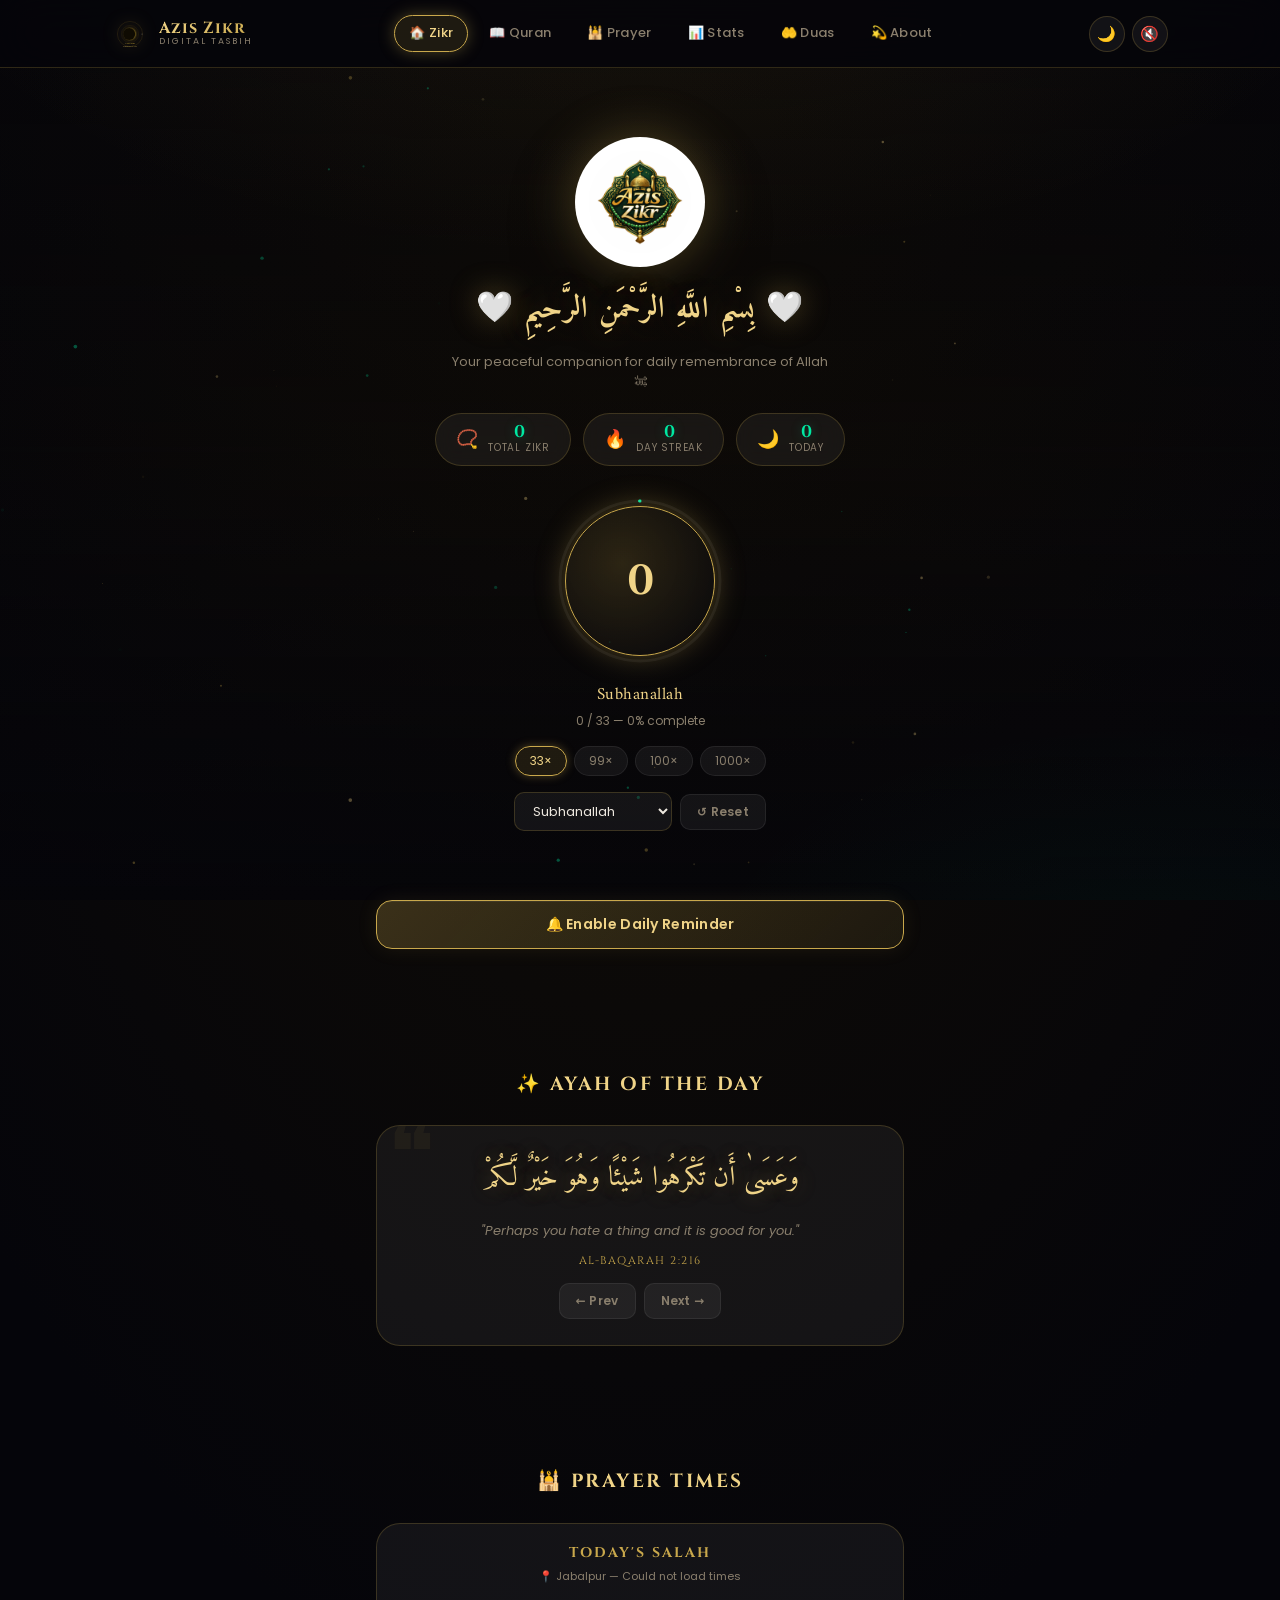
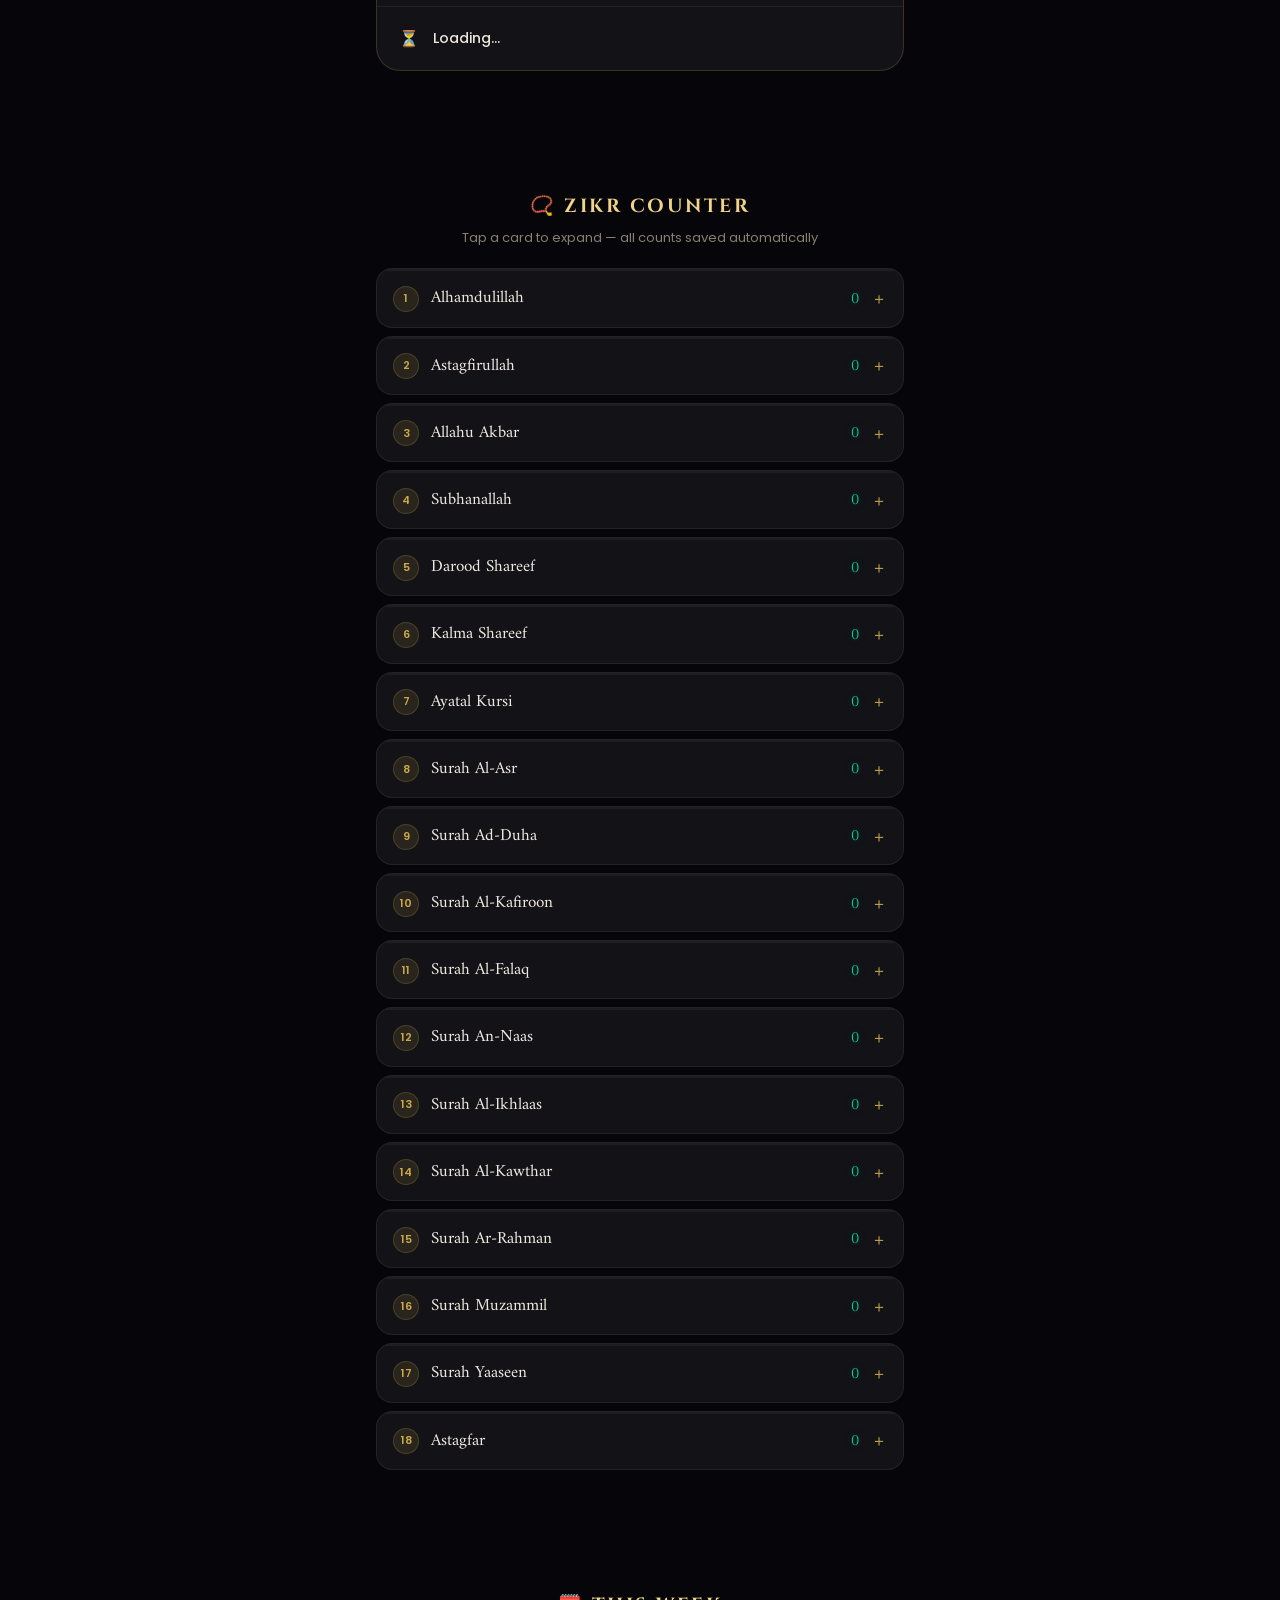
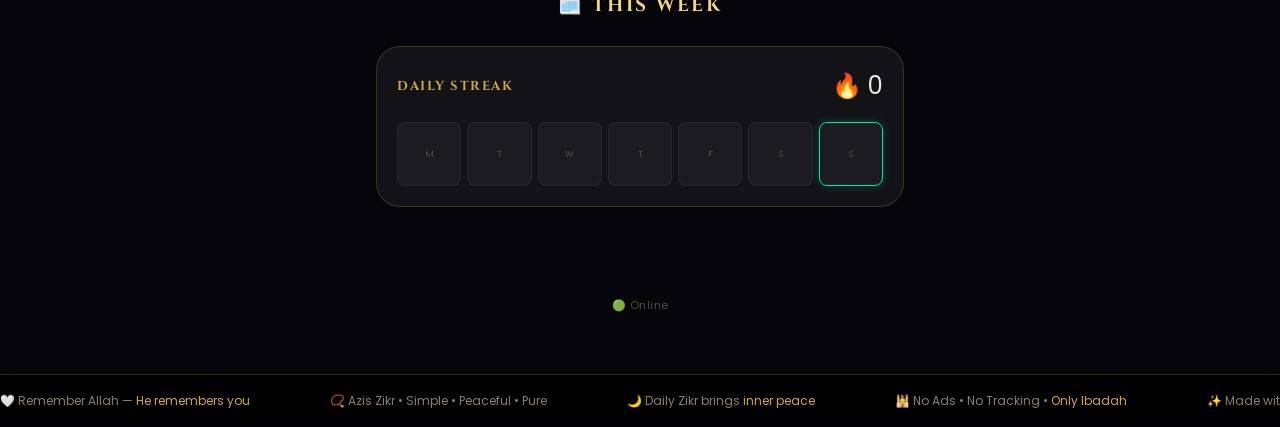
==== index.html @ 1d67a94f "Initial commit Azis Zikr website" ====
<!DOCTYPE html>
<html lang="en">

<head>
    <meta charset="UTF-8">
    <meta name="viewport" content="width=device-width,initial-scale=1">
    <title>Azis Zikr — Digital Tasbih</title>
    <link rel="stylesheet" href="css/style.css">
    <link rel="preconnect" href="https://fonts.googleapis.com">
    <link rel="preconnect" href="https://fonts.gstatic.com" crossorigin>
    <link
        href="https://fonts.googleapis.com/css2?family=Amiri:ital,wght@0,400;0,700;1,400&family=Cinzel+Decorative:wght@400;700&family=Cinzel:wght@400;500;600;700&family=Poppins:wght@300;400;500;600;700&display=swap"
        rel="stylesheet">
    <link rel="manifest" href="manifest.json">
    <meta name="theme-color" content="#c9a84c">
    <meta name="description" content="A beautiful digital tasbih and Zikr counter for daily ibadah.">
</head>

<body>

    <div id="splash">
        <img src="assets/icons/icon-512.png" alt="Azis Zikr">
        <div class="splash-title">AZIS ZIKR</div>
        <div class="splash-arabic">بِسْمِ اللَّهِ الرَّحْمَنِ الرَّحِيمِ</div>
        <div class="splash-bar">
            <div class="splash-fill"></div>
        </div>
    </div>
    <script>
        // Inline kill — runs before anything else loads
        (function () {
            function killSplash() {
                var s = document.getElementById('splash');
                if (!s) return;
                s.style.transition = 'opacity 0.4s ease';
                s.style.opacity = '0';
                s.style.pointerEvents = 'none';
                setTimeout(function () { if (s.parentNode) s.parentNode.removeChild(s); }, 450);
            }
            // Kill after 700ms max — show briefly then gone
            setTimeout(killSplash, 700);
            // Also kill the moment DOM is ready
            document.addEventListener('DOMContentLoaded', function () { setTimeout(killSplash, 100); });
        })();
    </script>

    <canvas id="particles"></canvas>
    <video id="bgVideo" autoplay muted loop playsinline onerror="this.style.display='none'">
        <source src="assets/video/background.mp4" type="video/mp4">
    </video>
    <div class="page-overlay"></div>

    <audio id="bgAudio" loop preload="none">
        <source src="assets/audio/nasheed.mp3" type="audio/mpeg">
    </audio>
    <audio id="clickAudio" preload="auto">
        <source src="assets/audio/click.mp3" type="audio/mpeg">
    </audio>

    <header class="header" id="siteHeader">
        <div class="header-inner">
            <a href="index.html" class="logo">
                <img src="assets/logo.svg" alt="">
                <div class="logo-text"><span class="brand">Azis Zikr</span><span class="tagline">Digital Tasbih</span>
                </div>
            </a>
            <nav class="nav" id="navMenu">
                <a href="index.html">🏠 Zikr</a>
                <a href="quran.html">📖 Quran</a>
                <a href="prayer.html">🕌 Prayer</a>
                <a href="stats.html">📊 Stats</a>
                <a href="duas.html">🤲 Duas</a>
                <a href="about.html">💫 About</a>
            </nav>
            <div class="hdr-right">
                <button class="icon-btn" id="themeBtn" title="Toggle theme">🌙</button>
                <button class="icon-btn" id="soundBtn" title="Nasheed">🔇</button>
                <button class="hamburger" id="ham" aria-label="Menu"><span></span><span></span><span></span></button>
            </div>
        </div>
    </header>

    <!-- HERO -->
    <section class="hero">
        <img src="assets/logo1.png" alt="Azis Zikr" class="hero-logo">
        <h1 class="hero-bismillah">🤍 بِسْمِ اللَّهِ الرَّحْمَنِ الرَّحِيمِ 🤍</h1>
        <p class="hero-sub">Your peaceful companion for daily remembrance of Allah ﷻ</p>

        <div class="stats-row">
            <div class="stat-pill"><span class="icon">📿</span>
                <div>
                    <div class="val" id="totalCount">0</div>
                    <div class="lbl">Total Zikr</div>
                </div>
            </div>
            <div class="stat-pill"><span class="icon">🔥</span>
                <div>
                    <div class="val" id="streakCount">0</div>
                    <div class="lbl">Day Streak</div>
                </div>
            </div>
            <div class="stat-pill"><span class="icon">🌙</span>
                <div>
                    <div class="val" id="todayCount">0</div>
                    <div class="lbl">Today</div>
                </div>
            </div>
        </div>

        <!-- TASBIH RING -->
        <div class="tasbih-section">
            <div class="tasbih-ring">
                <svg class="tasbih-svg" viewBox="0 0 170 170">
                    <defs>
                        <linearGradient id="ringGrad" x1="0%" y1="0%" x2="100%" y2="0%">
                            <stop offset="0%" stop-color="#c9a84c" />
                            <stop offset="100%" stop-color="#00e8a2" />
                        </linearGradient>
                    </defs>
                    <circle class="track" cx="85" cy="85" r="80" />
                    <circle class="fill" id="ringFill" cx="85" cy="85" r="80" />
                </svg>
                <button id="tasbihBtn"><span id="tasbihNum">0</span></button>
            </div>
            <div class="tasbih-meta">
                <div class="tasbih-name" id="tasbihName">Subhanallah</div>
                <div class="tasbih-progress-txt" id="tasbihProg">0 / 33 — tap the ring</div>
            </div>
            <div class="tasbih-targets" id="targetChips">
                <button class="t-chip on" data-t="33">33×</button>
                <button class="t-chip" data-t="99">99×</button>
                <button class="t-chip" data-t="100">100×</button>
                <button class="t-chip" data-t="1000">1000×</button>
            </div>
            <div class="tasbih-row">
                <select class="tasbih-select" id="tasbihSel">
                    <option>Subhanallah</option>
                    <option>Alhamdulillah</option>
                    <option>Allahu Akbar</option>
                    <option>La ilaha illallah</option>
                    <option>Astagfirullah</option>
                    <option>Darood Shareef</option>
                    <option>Kalma Shareef</option>
                    <option>Surah Falak</option>
                    <option>Surah Naas</option>
                    <option>Surah Kausar</option>
                    <option>Surah Ikhlas</option>
                    <option>Surah Rahman</option>
                    <option>Surah Muzammil</option>
                    <option>Surah Al Nasr</option>

                </select>
                <button class="btn btn-ghost btn-sm" id="tasbihReset">↺ Reset</button>
            </div>
        </div>
    </section>

    <!-- ACTION BUTTONS -->
    <div class="page-wrap" style="display:flex;flex-direction:column;gap:10px;padding-top:0">
        <button class="btn btn-gold btn-block" id="notifyBtn">🔔 Enable Daily Reminder</button>
        <button class="btn btn-ghost btn-block" id="installBtn" style="display:none">📲 Install App</button>
    </div>

    <!-- AYAH -->
    <div class="page-wrap">
        <div class="sec-head">
            <h2>✨ Ayah of the Day</h2>
        </div>
        <div class="ayah-card" id="ayahCard">
            <div class="ayah-arabic" id="ayahAr"></div>
            <div class="ayah-en" id="ayahEn"></div>
            <div class="ayah-ref" id="ayahRef"></div>
            <div class="ayah-nav">
                <button class="btn btn-ghost btn-sm" id="prevAyah">← Prev</button>
                <button class="btn btn-ghost btn-sm" id="nextAyah">Next →</button>
            </div>
        </div>
    </div>

    <!-- PRAYER TIMES -->
    <div class="page-wrap">
        <div class="sec-head">
            <h2>🕌 Prayer Times</h2>
        </div>
        <div class="prayer-card">
            <div class="prayer-head">
                <h3>Today's Salah</h3>
                <div class="prayer-loc" id="prayerLoc">📍 Jabalpur, Madhya Pradesh</div>
                <div class="prayer-countdown" id="prayerCD"></div>
            </div>
            <div class="prayer-rows" id="prayerList">
                <div class="prayer-row"><span class="prayer-icon">⏳</span><span class="prayer-name">Loading…</span>
                </div>
            </div>
        </div>
    </div>

    <!-- ZIKR SECTIONS -->
    <div class="page-wrap">
        <div class="sec-head">
            <h2>📿 Zikr Counter</h2>
            <p>Tap a card to expand — all counts saved automatically</p>
        </div>
        <div class="zikr-list" id="zikrList"></div>
    </div>

    <!-- STREAK -->
    <div class="page-wrap">
        <div class="sec-head">
            <h2>🗓️ This Week</h2>
        </div>
        <div class="streak-card">
            <div class="streak-top">
                <h3>Daily Streak</h3><span class="streak-flame">🔥 <span id="streakNum">0</span></span>
            </div>
            <div class="week-grid" id="weekGrid"></div>
        </div>
    </div>

    <div id="netStatus"></div>

    <footer class="footer">
        <div class="footer-ticker">
            <div class="footer-track" id="footerTrack">
                <span>🤍 Remember Allah — <em>He remembers you</em></span>
                <span>📿 Azis Zikr • Simple • Peaceful • Pure</span>
                <span>🌙 Daily Zikr brings <em>inner peace</em></span>
                <span>🕌 No Ads • No Tracking • <em>Only Ibadah</em></span>
                <span>✨ Made with love for the <em>Ummah</em></span>
                <span>💌 Luxury invitations: <em><a href="/cdn-cgi/l/email-protection" class="__cf_email__"
                            data-cfemail="c8a9b2a1bba1a6bea1bcadbb88afa5a9a1a4e6aba7a5">[email&#160;protected]</a></em></span>
                <span>🤍 Remember Allah — <em>He remembers you</em></span>
                <span>📿 Azis Zikr • Simple • Peaceful • Pure</span>
                <span>🌙 Daily Zikr brings <em>inner peace</em></span>
                <span>🕌 No Ads • No Tracking • <em>Only Ibadah</em></span>
                <span>✨ Made with love for the <em>Ummah</em></span>
                <span>💌 Luxury invitations: <em>azisinvites@gmail.com</em></span>
            </div>
        </div>
    </footer>

    <script src="js/app.js"></script>
    <script src="js/index.js"></script>
</body>

</html>
---- css/style.css ----
/* =====================================================
   AZIS ZIKR — LUXURY DESIGN SYSTEM v3.0
   Deep Midnight × Antique Gold × Sacred Teal
===================================================== */

/* ── FONTS loaded via <link> in HTML (non-blocking) ── */

/* ── TOKENS ── */
:root {
    --gold: #c9a84c;
    --gold-lt: #f0d488;
    --gold-dk: #8a6d28;
    --gold-glow: rgba(201, 168, 76, .35);
    --gold-glass: rgba(201, 168, 76, .12);
    --teal: #00e8a2;
    --teal-glow: rgba(0, 232, 162, .25);
    --teal-glass: rgba(0, 232, 162, .1);
    --bg: #05050a;
    --bg2: #08080f;
    --surface: rgba(255, 255, 255, .055);
    --surface2: rgba(255, 255, 255, .09);
    --border: rgba(201, 168, 76, .22);
    --border2: rgba(255, 255, 255, .07);
    --text: #ede8df;
    --text-muted: #8a7f6d;
    --text-dim: #544d3f;
    --header-h: 68px;
    --max-w: 560px;
    --radius: 16px;
    --radius-lg: 24px;
    --ease: cubic-bezier(.4, 0, .2, 1);
    --spring: cubic-bezier(.34, 1.56, .64, 1);
}

/* ── RESET ── */
*,
*::before,
*::after {
    box-sizing: border-box;
    margin: 0;
    padding: 0
}

html {
    scroll-behavior: smooth;
    -webkit-tap-highlight-color: transparent
}

body {
    font-family: 'Poppins', system-ui, -apple-system, sans-serif;
    background: var(--bg);
    color: var(--text);
    overflow-x: hidden;
    min-height: 100vh;
    line-height: 1.6;
    background-image: radial-gradient(ellipse 120% 80% at 50% 0%, rgba(20, 15, 5, .95) 0%, rgba(5, 5, 10, 1) 60%)
}

a {
    text-decoration: none;
    color: inherit
}

img {
    max-width: 100%;
    display: block
}

button {
    font-family: 'Poppins', system-ui, sans-serif;
    cursor: pointer;
    border: none;
    background: none
}

input,
select,
textarea {
    font-family: 'Poppins', system-ui, sans-serif
}

::-webkit-scrollbar {
    width: 5px
}

::-webkit-scrollbar-track {
    background: #0a0a12
}

::-webkit-scrollbar-thumb {
    background: var(--gold-dk);
    border-radius: 3px
}

::selection {
    background: var(--gold-glass);
    color: var(--gold-lt)
}

/* ── BACKGROUND ── */
#bgVideo {
    position: fixed;
    inset: 0;
    width: 100%;
    height: 100%;
    object-fit: cover;
    z-index: -10;
    filter: brightness(.18) saturate(.5)
}

.page-overlay {
    position: fixed;
    inset: 0;
    z-index: -5;
    pointer-events: none;
    background: radial-gradient(ellipse 90% 60% at 50% -10%, rgba(201, 168, 76, .07) 0%, transparent 65%),
        radial-gradient(ellipse 60% 50% at 90% 110%, rgba(0, 180, 120, .05) 0%, transparent 60%),
        linear-gradient(180deg, rgba(5, 5, 10, .6) 0%, rgba(5, 5, 10, .25) 50%, rgba(5, 5, 10, .8) 100%)
}

#particles {
    position: fixed;
    inset: 0;
    z-index: -4;
    pointer-events: none;
    opacity: .55
}

/* ── SPLASH ── */
#splash {
    position: fixed;
    inset: 0;
    background: var(--bg);
    display: flex;
    flex-direction: column;
    align-items: center;
    justify-content: center;
    z-index: 9999;
    gap: 18px
}

#splash.hidden,
#splash[style*="display:none"] {
    display: none !important;
    opacity: 0 !important;
    visibility: hidden !important
}

#splash img {
    width: 110px;
    height: 110px;
    border-radius: 50%;
    background: #fff;
    padding: 12px;
    box-shadow: 0 0 60px var(--gold-glow), 0 0 120px rgba(201, 168, 76, .15)
}

#splash .splash-title {
    font-family: 'Cinzel', serif;
    font-size: 22px;
    color: var(--gold);
    letter-spacing: 3px
}

#splash .splash-arabic {
    font-family: 'Amiri', serif;
    font-size: 18px;
    color: var(--text-muted)
}

#splash .splash-bar {
    width: 140px;
    height: 2px;
    background: var(--surface);
    border-radius: 2px;
    overflow: hidden
}

#splash .splash-fill {
    height: 100%;
    background: linear-gradient(90deg, var(--gold), var(--teal));
    border-radius: 2px;
    animation: splashLoad 0.7s ease both
}

@keyframes splashPulse {
    from {
        box-shadow: 0 0 30px var(--gold-glow)
    }

    to {
        box-shadow: 0 0 80px var(--gold-glow), 0 0 160px rgba(201, 168, 76, .12)
    }
}

@keyframes splashLoad {
    from {
        width: 0
    }

    to {
        width: 100%
    }
}

/* ── HEADER ── */
.header {
    position: sticky;
    top: 0;
    z-index: 2000;
    height: var(--header-h);
    background: rgba(5, 5, 10, .88);
    backdrop-filter: blur(22px);
    -webkit-backdrop-filter: blur(22px);
    border-bottom: 1px solid var(--border);
    transition: all .3s var(--ease)
}

.header.scrolled {
    background: rgba(5, 5, 10, .97);
    box-shadow: 0 8px 40px rgba(0, 0, 0, .7), 0 1px 0 var(--border)
}

.header-inner {
    max-width: 1100px;
    margin: auto;
    height: 100%;
    display: flex;
    align-items: center;
    justify-content: space-between;
    padding: 0 22px;
    gap: 12px
}

/* ── LOGO ── */
.logo {
    display: flex;
    align-items: center;
    gap: 11px;
    flex-shrink: 0
}

.logo img {
    width: 36px;
    height: 36px;
    object-fit: contain;
    filter: drop-shadow(0 0 10px var(--gold-glow));
    transition: transform .3s var(--spring)
}

.logo:hover img {
    transform: scale(1.1) rotate(-5deg)
}

.logo-text {
    display: flex;
    flex-direction: column;
    line-height: 1.1
}

.logo-text .brand {
    font-family: 'Cinzel', serif;
    font-size: 16px;
    font-weight: 700;
    background: linear-gradient(135deg, var(--gold-lt), var(--gold));
    -webkit-background-clip: text;
    -webkit-text-fill-color: transparent;
    background-clip: text;
    letter-spacing: 1px
}

.logo-text .tagline {
    font-size: 9px;
    color: var(--text-muted);
    letter-spacing: 2px;
    text-transform: uppercase
}

/* ── NAV ── */
.nav {
    display: flex;
    gap: 6px;
    align-items: center
}

.nav a {
    color: var(--text-muted);
    font-size: 13px;
    font-weight: 500;
    padding: 7px 14px;
    border-radius: 100px;
    border: 1px solid transparent;
    transition: all .25s var(--ease);
    letter-spacing: .3px;
    white-space: nowrap
}

.nav a:hover {
    color: var(--gold);
    background: var(--gold-glass);
    border-color: var(--border)
}

.nav a.active {
    color: var(--gold-lt);
    background: var(--gold-glass);
    border-color: var(--gold);
    box-shadow: 0 0 16px var(--gold-glow)
}

/* ── RIGHT ── */
.hdr-right {
    display: flex;
    align-items: center;
    gap: 7px
}

.icon-btn {
    width: 36px;
    height: 36px;
    border-radius: 50%;
    border: 1px solid var(--border);
    background: var(--surface);
    color: var(--text);
    display: flex;
    align-items: center;
    justify-content: center;
    font-size: 15px;
    transition: all .25s var(--ease);
    flex-shrink: 0
}

.icon-btn:hover {
    background: var(--gold-glass);
    border-color: var(--gold);
    color: var(--gold);
    transform: scale(1.1);
    box-shadow: 0 0 16px var(--gold-glow)
}

/* ── HAMBURGER ── */
.hamburger {
    display: none;
    flex-direction: column;
    justify-content: space-between;
    width: 26px;
    height: 18px;
    padding: 0;
    background: none;
    border: none;
    cursor: pointer
}

.hamburger span {
    display: block;
    height: 2px;
    border-radius: 2px;
    background: var(--gold);
    transition: all .3s var(--ease);
    box-shadow: 0 0 5px var(--gold-glow)
}

.hamburger.active span:nth-child(1) {
    transform: rotate(45deg) translate(4px, 4px)
}

.hamburger.active span:nth-child(2) {
    opacity: 0;
    transform: scaleX(0)
}

.hamburger.active span:nth-child(3) {
    transform: rotate(-45deg) translate(4px, -4px)
}

@media(max-width:820px) {
    .nav {
        position: fixed;
        top: var(--header-h);
        right: -280px;
        width: 260px;
        height: calc(100vh - var(--header-h));
        background: rgba(6, 6, 12, .98);
        flex-direction: column;
        align-items: stretch;
        padding: 28px 20px;
        gap: 6px;
        transition: right .35s var(--ease);
        backdrop-filter: blur(24px);
        border-left: 1px solid var(--border);
        z-index: 9999;
        overflow-y: auto
    }

    .nav.active {
        right: 0
    }

    .nav a {
        padding: 13px 18px;
        border-radius: 12px;
        font-size: 15px
    }

    .hamburger {
        display: flex
    }
}

/* ── PAGE WRAPPER ── */
.page-wrap {
    max-width: var(--max-w);
    margin: 0 auto;
    padding: 0 16px 80px
}

/* ── SECTION HEADERS ── */
.sec-head {
    text-align: center;
    padding: 40px 16px 20px;
    max-width: var(--max-w);
    margin: auto
}

.sec-head h2 {
    font-family: 'Cinzel', serif;
    font-size: clamp(15px, 3.5vw, 19px);
    color: var(--gold-lt);
    letter-spacing: 2.5px;
    text-transform: uppercase;
    margin-bottom: 6px
}

.sec-head p {
    font-size: 13px;
    color: var(--text-muted);
    line-height: 1.6
}

.sec-divider {
    display: flex;
    align-items: center;
    gap: 14px;
    padding: 8px 0 4px;
    max-width: var(--max-w);
    margin: auto
}

.sec-divider::before,
.sec-divider::after {
    content: '';
    flex: 1;
    height: 1px;
    background: linear-gradient(90deg, transparent, var(--border), transparent)
}

.sec-divider span {
    font-family: 'Amiri', serif;
    font-size: 18px;
    color: var(--gold);
    opacity: .7
}

/* ── GLASS CARD ── */
.glass-card {
    background: var(--surface);
    backdrop-filter: blur(16px);
    -webkit-backdrop-filter: blur(16px);
    border: 1px solid var(--border);
    border-radius: var(--radius-lg);
    overflow: hidden;
    transition: border-color .25s, box-shadow .25s
}

.glass-card:hover {
    border-color: rgba(201, 168, 76, .4);
    box-shadow: 0 8px 32px rgba(0, 0, 0, .3), 0 0 20px rgba(201, 168, 76, .06)
}

/* ── BUTTONS ── */
.btn {
    display: inline-flex;
    align-items: center;
    justify-content: center;
    gap: 8px;
    padding: 13px 26px;
    border-radius: var(--radius);
    font-size: 14px;
    font-weight: 600;
    transition: all .25s var(--ease);
    cursor: pointer;
    letter-spacing: .3px;
    white-space: nowrap
}

.btn-gold {
    background: linear-gradient(135deg, rgba(201, 168, 76, .25), rgba(201, 168, 76, .1));
    border: 1px solid var(--gold);
    color: var(--gold-lt);
    box-shadow: 0 0 20px rgba(201, 168, 76, .1), inset 0 1px 0 rgba(255, 255, 255, .06)
}

.btn-gold:hover {
    background: linear-gradient(135deg, rgba(201, 168, 76, .4), rgba(201, 168, 76, .2));
    box-shadow: 0 0 35px var(--gold-glow);
    transform: translateY(-2px)
}

.btn-gold:active {
    transform: translateY(0)
}

.btn-ghost {
    border: 1px solid var(--border2);
    color: var(--text-muted);
    background: var(--surface)
}

.btn-ghost:hover {
    border-color: var(--border);
    color: var(--gold);
    background: var(--gold-glass);
    transform: translateY(-1px)
}

.btn-teal {
    background: linear-gradient(135deg, rgba(0, 232, 162, .2), rgba(0, 232, 162, .08));
    border: 1px solid rgba(0, 232, 162, .4);
    color: var(--teal)
}

.btn-teal:hover {
    background: linear-gradient(135deg, rgba(0, 232, 162, .35), rgba(0, 232, 162, .15));
    box-shadow: 0 0 24px var(--teal-glow);
    transform: translateY(-2px)
}

.btn-block {
    width: 100%;
    max-width: var(--max-w)
}

.btn-sm {
    padding: 8px 16px;
    font-size: 12px;
    border-radius: 10px
}

.btn-icon {
    width: 38px;
    height: 38px;
    padding: 0;
    border-radius: 50%;
    flex-shrink: 0
}

/* ── HERO ── */
.hero {
    min-height: calc(100vh - var(--header-h));
    display: flex;
    flex-direction: column;
    align-items: center;
    justify-content: center;
    gap: 20px;
    padding: 50px 20px 40px;
    text-align: center
}

.hero-logo {
    width: 130px;
    height: 130px;
    object-fit: contain;
    border-radius: 50%;
    background: #fff;
    padding: 14px;
    box-shadow: 0 0 50px var(--gold-glow), 0 24px 60px rgba(0, 0, 0, .5);
    animation: float 5s ease-in-out infinite
}

@keyframes float {

    0%,
    100% {
        transform: translateY(0);
        box-shadow: 0 0 50px var(--gold-glow), 0 24px 60px rgba(0, 0, 0, .5)
    }

    50% {
        transform: translateY(-12px);
        box-shadow: 0 0 70px var(--gold-glow), 0 36px 80px rgba(0, 0, 0, .4)
    }
}

.hero-bismillah {
    font-family: 'Amiri', serif;
    font-size: clamp(20px, 5vw, 30px);
    color: var(--gold-lt);
    text-shadow: 0 0 30px var(--gold-glow);
    letter-spacing: 1px;
    line-height: 1.5
}

.hero-sub {
    font-size: 13px;
    color: var(--text-muted);
    max-width: 380px
}

/* ── STATS PILLS ── */
.stats-row {
    display: flex;
    gap: 12px;
    flex-wrap: wrap;
    justify-content: center
}

.stat-pill {
    background: var(--surface);
    border: 1px solid var(--border);
    border-radius: 100px;
    padding: 9px 20px;
    display: flex;
    align-items: center;
    gap: 10px;
    backdrop-filter: blur(10px);
    transition: all .25s
}

.stat-pill:hover {
    border-color: rgba(201, 168, 76, .4);
    background: var(--gold-glass)
}

.stat-pill .icon {
    font-size: 18px
}

.stat-pill .val {
    font-family: 'Cinzel', serif;
    font-size: 17px;
    font-weight: 700;
    color: var(--teal);
    text-shadow: 0 0 12px var(--teal-glow);
    line-height: 1
}

.stat-pill .lbl {
    font-size: 10px;
    color: var(--text-muted);
    text-transform: uppercase;
    letter-spacing: .8px
}

/* ── TASBIH ── */
.tasbih-section {
    display: flex;
    flex-direction: column;
    align-items: center;
    gap: 16px;
    padding: 10px 0
}

.tasbih-ring {
    position: relative;
    width: 170px;
    height: 170px
}

.tasbih-svg {
    position: absolute;
    inset: 0;
    transform: rotate(-90deg)
}

.tasbih-svg .track {
    fill: none;
    stroke: rgba(255, 255, 255, .06);
    stroke-width: 3
}

.tasbih-svg .fill {
    fill: none;
    stroke: url(#ringGrad);
    stroke-width: 3;
    stroke-linecap: round;
    stroke-dasharray: 502;
    stroke-dashoffset: 502;
    transition: stroke-dashoffset .4s var(--ease)
}

#tasbihBtn {
    width: 150px;
    height: 150px;
    border-radius: 50%;
    border: 1.5px solid var(--gold);
    background: radial-gradient(circle at 38% 38%, rgba(201, 168, 76, .18), rgba(5, 5, 10, .95));
    color: var(--gold-lt);
    font-family: 'Cinzel', serif;
    font-size: 42px;
    font-weight: 700;
    cursor: pointer;
    transition: all .2s var(--ease);
    position: absolute;
    inset: 10px;
    display: flex;
    align-items: center;
    justify-content: center;
    box-shadow: 0 0 30px var(--gold-glow), inset 0 0 30px rgba(201, 168, 76, .04);
    overflow: hidden
}

#tasbihBtn:hover {
    transform: scale(1.04);
    box-shadow: 0 0 55px var(--gold-glow)
}

#tasbihBtn:active {
    transform: scale(.95)
}

#tasbihBtn.pop {
    animation: tapPop .25s var(--spring)
}

@keyframes tapPop {
    0% {
        transform: scale(1)
    }

    50% {
        transform: scale(.92)
    }

    100% {
        transform: scale(1)
    }
}

.tasbih-meta {
    text-align: center
}

.tasbih-name {
    font-family: 'Amiri', serif;
    font-size: 17px;
    color: var(--gold-lt);
    letter-spacing: .5px
}

.tasbih-progress-txt {
    font-size: 12px;
    color: var(--text-muted);
    margin-top: 2px
}

.tasbih-targets {
    display: flex;
    gap: 7px;
    flex-wrap: wrap;
    justify-content: center
}

.t-chip {
    padding: 5px 14px;
    border-radius: 100px;
    border: 1px solid var(--border2);
    background: var(--surface);
    color: var(--text-muted);
    font-size: 12px;
    cursor: pointer;
    transition: all .2s;
    font-family: 'Poppins', sans-serif
}

.t-chip:hover,
.t-chip.on {
    background: var(--gold-glass);
    border-color: var(--gold);
    color: var(--gold-lt);
    box-shadow: 0 0 10px var(--gold-glow)
}

.tasbih-row {
    display: flex;
    gap: 8px;
    align-items: center;
    flex-wrap: wrap;
    justify-content: center
}

.tasbih-select {
    background: var(--surface);
    border: 1px solid var(--border);
    color: var(--text);
    border-radius: 10px;
    padding: 8px 14px;
    font-size: 13px;
    cursor: pointer;
    outline: none;
    transition: border-color .2s
}

.tasbih-select:focus {
    border-color: var(--gold)
}

/* ── ZIKR GRID ── */
.zikr-list {
    display: flex;
    flex-direction: column;
    gap: 8px
}

.zikr-card {
    background: var(--surface);
    border: 1px solid var(--border2);
    border-radius: var(--radius);
    overflow: hidden;
    transition: border-color .25s, box-shadow .25s
}

.zikr-card:hover {
    border-color: rgba(201, 168, 76, .35)
}

.zikr-card.open {
    border-color: var(--gold);
    box-shadow: 0 0 20px rgba(201, 168, 76, .1)
}

.zikr-prog-bar {
    height: 2px;
    background: rgba(255, 255, 255, .05);
    overflow: hidden
}

.zikr-prog-fill {
    height: 100%;
    background: linear-gradient(90deg, var(--gold), var(--teal));
    transition: width .4s var(--ease);
    box-shadow: 0 0 6px var(--gold-glow)
}

.zikr-top {
    display: flex;
    align-items: center;
    gap: 12px;
    padding: 14px 16px;
    cursor: pointer;
    user-select: none
}

.zikr-idx {
    width: 26px;
    height: 26px;
    border-radius: 50%;
    border: 1px solid var(--border);
    background: var(--gold-glass);
    font-size: 11px;
    color: var(--gold);
    font-weight: 600;
    display: flex;
    align-items: center;
    justify-content: center;
    flex-shrink: 0
}

.zikr-title {
    font-family: 'Amiri', serif;
    font-size: 17px;
    font-weight: 400;
    flex: 1;
    color: var(--text)
}

.zikr-badge {
    font-family: 'Cinzel', serif;
    font-size: 14px;
    color: var(--teal);
    min-width: 30px;
    text-align: right;
    text-shadow: 0 0 8px var(--teal-glow)
}

.zikr-chevron {
    color: var(--gold);
    font-size: 16px;
    transition: transform .3s var(--ease);
    flex-shrink: 0
}

.zikr-card.open .zikr-chevron {
    transform: rotate(45deg)
}

.zikr-body {
    max-height: 0;
    overflow: hidden;
    transition: max-height .35s var(--ease)
}

.zikr-card.open .zikr-body {
    max-height: 120px
}

.zikr-inner {
    padding: 4px 16px 16px;
    display: flex;
    align-items: center;
    gap: 12px
}

.zikr-num-big {
    font-family: 'Cinzel', serif;
    font-size: 34px;
    font-weight: 700;
    color: var(--teal);
    text-shadow: 0 0 16px var(--teal-glow);
    min-width: 52px
}

.zikr-btns {
    display: flex;
    gap: 7px;
    flex-wrap: wrap
}

/* ── AYAH CARD ── */
.ayah-card {
    background: var(--surface);
    border: 1px solid var(--border);
    border-radius: var(--radius-lg);
    padding: 26px 22px;
    text-align: center;
    position: relative;
    overflow: hidden;
    transition: all .3s
}

.ayah-card::before {
    content: '❝';
    position: absolute;
    top: -8px;
    left: 10px;
    font-size: 90px;
    color: var(--gold);
    opacity: .06;
    font-family: 'Amiri', serif;
    line-height: 1;
    pointer-events: none
}

.ayah-arabic {
    font-family: 'Amiri', serif;
    font-size: clamp(20px, 5vw, 28px);
    color: var(--gold-lt);
    line-height: 1.9;
    direction: rtl;
    margin-bottom: 14px;
    text-shadow: 0 0 20px var(--gold-glow)
}

.ayah-en {
    font-size: 13px;
    color: var(--text-muted);
    line-height: 1.7;
    font-style: italic;
    margin-bottom: 10px
}

.ayah-ref {
    font-family: 'Cinzel', serif;
    font-size: 11px;
    color: var(--gold);
    letter-spacing: 1.5px;
    text-transform: uppercase
}

.ayah-nav {
    display: flex;
    gap: 8px;
    justify-content: center;
    margin-top: 14px
}

/* ── PRAYER TIMES ── */
.prayer-card {
    background: var(--surface);
    border: 1px solid var(--border);
    border-radius: var(--radius-lg);
    overflow: hidden
}

.prayer-head {
    padding: 18px 20px 14px;
    text-align: center;
    border-bottom: 1px solid var(--border2)
}

.prayer-head h3 {
    font-family: 'Cinzel', serif;
    font-size: 14px;
    color: var(--gold);
    letter-spacing: 2px;
    text-transform: uppercase
}

.prayer-loc {
    font-size: 11px;
    color: var(--text-muted);
    margin-top: 4px
}

.prayer-countdown {
    font-family: 'Cinzel', serif;
    font-size: 13px;
    color: var(--teal);
    margin-top: 6px;
    text-shadow: 0 0 10px var(--teal-glow)
}

.prayer-rows {
    padding: 8px 0
}

.prayer-row {
    display: flex;
    align-items: center;
    gap: 12px;
    padding: 11px 20px;
    transition: background .2s
}

.prayer-row:hover {
    background: var(--surface2)
}

.prayer-row.nxt {
    background: var(--gold-glass);
    border-left: 2px solid var(--gold)
}

.prayer-icon {
    font-size: 16px;
    width: 24px;
    text-align: center
}

.prayer-name {
    font-size: 14px;
    font-weight: 500;
    flex: 1
}

.prayer-row.nxt .prayer-name {
    color: var(--gold-lt)
}

.nxt-badge {
    font-size: 9px;
    background: var(--gold);
    color: #000;
    padding: 2px 7px;
    border-radius: 100px;
    font-weight: 700;
    letter-spacing: .5px
}

.prayer-time {
    font-family: 'Cinzel', serif;
    font-size: 14px;
    color: var(--teal)
}

.prayer-row.nxt .prayer-time {
    color: var(--gold-lt)
}

/* ── STREAK CALENDAR ── */
.streak-card {
    background: var(--surface);
    border: 1px solid var(--border);
    border-radius: var(--radius-lg);
    padding: 20px
}

.streak-top {
    display: flex;
    justify-content: space-between;
    align-items: center;
    margin-bottom: 16px
}

.streak-top h3 {
    font-family: 'Cinzel', serif;
    font-size: 13px;
    color: var(--gold);
    letter-spacing: 1.5px;
    text-transform: uppercase
}

.streak-flame {
    font-size: 24px
}

.week-grid {
    display: grid;
    grid-template-columns: repeat(7, 1fr);
    gap: 6px
}

.wday {
    aspect-ratio: 1;
    border-radius: 8px;
    background: rgba(255, 255, 255, .04);
    border: 1px solid rgba(255, 255, 255, .05);
    display: flex;
    flex-direction: column;
    align-items: center;
    justify-content: center;
    font-size: 9px;
    color: var(--text-dim);
    gap: 3px;
    transition: all .25s
}

.wday.done {
    background: var(--gold-glass);
    border-color: var(--gold);
    box-shadow: 0 0 10px var(--gold-glow)
}

.wday.today {
    border-color: var(--teal);
    box-shadow: 0 0 10px var(--teal-glow)
}

.wday .dot {
    width: 5px;
    height: 5px;
    border-radius: 50%;
    background: var(--gold)
}

.wday.today .dot {
    background: var(--teal)
}

/* ── QURAN PLAYER ── */
.quran-card {
    background: var(--surface);
    border: 1px solid var(--border);
    border-radius: var(--radius-lg);
    padding: 22px;
    text-align: center
}

.quran-surah {
    font-family: 'Amiri', serif;
    font-size: clamp(16px, 4vw, 22px);
    color: var(--gold-lt);
    direction: rtl;
    line-height: 2;
    margin-bottom: 8px
}

.quran-info {
    font-size: 12px;
    color: var(--text-muted);
    margin-bottom: 16px
}

.quran-controls {
    display: flex;
    gap: 10px;
    justify-content: center;
    align-items: center;
    flex-wrap: wrap
}

.quran-progress {
    height: 3px;
    background: rgba(255, 255, 255, .08);
    border-radius: 3px;
    margin: 14px 0;
    overflow: hidden
}

.quran-prog-fill {
    height: 100%;
    background: linear-gradient(90deg, var(--gold), var(--teal));
    width: 0%;
    transition: width .5s linear
}

/* ── TOAST ── */
.toast-wrap {
    position: fixed;
    bottom: 28px;
    left: 50%;
    transform: translateX(-50%);
    z-index: 9000;
    display: flex;
    flex-direction: column;
    gap: 8px;
    align-items: center;
    pointer-events: none;
    width: max-content;
    max-width: 90vw
}

.toast {
    background: rgba(8, 8, 16, .97);
    border: 1px solid var(--gold);
    color: var(--gold-lt);
    padding: 10px 22px;
    border-radius: 100px;
    font-size: 13px;
    font-weight: 500;
    backdrop-filter: blur(14px);
    box-shadow: 0 8px 32px rgba(0, 0, 0, .5), 0 0 20px var(--gold-glow);
    animation: toastIn .3s var(--spring) both;
    white-space: nowrap;
    letter-spacing: .2px
}

.toast.bye {
    animation: toastOut .3s var(--ease) forwards
}

@keyframes toastIn {
    from {
        opacity: 0;
        transform: translateY(14px) scale(.93)
    }

    to {
        opacity: 1;
        transform: translateY(0) scale(1)
    }
}

@keyframes toastOut {
    to {
        opacity: 0;
        transform: translateY(-8px) scale(.93)
    }
}

/* ── MILESTONE ── */
.milestone-bg {
    position: fixed;
    inset: 0;
    background: rgba(0, 0, 0, .82);
    z-index: 8800;
    display: flex;
    align-items: center;
    justify-content: center;
    backdrop-filter: blur(8px);
    animation: fadeIn .3s ease
}

.milestone-bg.off {
    display: none
}

.milestone-box {
    background: linear-gradient(145deg, rgba(10, 10, 18, .99), rgba(5, 5, 8, .99));
    border: 1px solid var(--gold);
    border-radius: var(--radius-lg);
    padding: 44px 32px;
    text-align: center;
    max-width: 320px;
    width: 90%;
    box-shadow: 0 0 80px var(--gold-glow), 0 40px 80px rgba(0, 0, 0, .5);
    animation: milestoneIn .55s var(--spring)
}

.milestone-emoji {
    font-size: 56px;
    margin-bottom: 14px
}

.milestone-box h2 {
    font-family: 'Cinzel', serif;
    color: var(--gold-lt);
    font-size: 22px;
    margin-bottom: 8px
}

.milestone-box p {
    color: var(--text-muted);
    font-size: 14px;
    line-height: 1.6
}

@keyframes milestoneIn {
    from {
        transform: scale(.6) translateY(20px);
        opacity: 0
    }

    to {
        transform: scale(1) translateY(0);
        opacity: 1
    }
}

/* ── RIPPLE ── */
.ripple {
    position: absolute;
    border-radius: 50%;
    width: 50px;
    height: 50px;
    background: rgba(201, 168, 76, .35);
    transform: scale(0);
    animation: rippleGo .6s ease-out forwards;
    pointer-events: none;
    margin-left: -25px;
    margin-top: -25px
}

@keyframes rippleGo {
    to {
        transform: scale(5);
        opacity: 0
    }
}

/* ── FOOTER ── */
.footer {
    margin-top: 50px;
    padding: 16px 0;
    background: rgba(0, 0, 0, .7);
    backdrop-filter: blur(14px);
    border-top: 1px solid var(--border)
}

.footer-ticker {
    width: 100%;
    overflow: hidden
}

.footer-track {
    display: flex;
    gap: 80px;
    width: max-content;
    animation: ticker 35s linear infinite
}

.footer-track span {
    white-space: nowrap;
    font-size: 12px;
    color: var(--text-muted)
}

.footer-track em {
    color: var(--gold);
    font-style: normal
}

@keyframes ticker {
    from {
        transform: translateX(0)
    }

    to {
        transform: translateX(-50%)
    }
}

/* ── NET STATUS ── */
#netStatus {
    text-align: center;
    padding: 10px;
    font-size: 11px;
    color: var(--text-dim);
    letter-spacing: .5px
}

/* ── ANIMATIONS ── */
@keyframes fadeIn {
    from {
        opacity: 0
    }

    to {
        opacity: 1
    }
}

@keyframes fadeUp {
    from {
        opacity: 0;
        transform: translateY(18px)
    }

    to {
        opacity: 1;
        transform: translateY(0)
    }
}

/* ── LIGHT MODE ── */
body.light {
    --bg: #f0ebe0;
    --bg2: #e8e0d0;
    --surface: rgba(0, 0, 0, .05);
    --surface2: rgba(0, 0, 0, .09);
    --border: rgba(150, 115, 50, .3);
    --border2: rgba(0, 0, 0, .08);
    --text: #1a1208;
    --text-muted: #6b5a35;
    --text-dim: #b0a080
}

body.light .header {
    background: rgba(240, 235, 224, .92)
}

body.light #bgVideo {
    filter: brightness(.08) saturate(.3)
}

body.light .logo-text .brand {
    filter: none
}

/* ── RESPONSIVE ── */
@media(max-width:480px) {
    .hero {
        padding: 36px 14px 28px;
        gap: 15px
    }

    .hero-logo {
        width: 110px;
        height: 110px
    }

    .stats-row {
        gap: 8px
    }

    .stat-pill {
        padding: 7px 13px
    }

    #tasbihBtn {
        width: 130px;
        height: 130px;
        font-size: 36px
    }

    .tasbih-ring {
        width: 150px;
        height: 150px
    }

    .page-wrap {
        padding: 0 12px 60px
    }
}

@media(max-width:360px) {
    .stat-pill .val {
        font-size: 15px
    }

    .stat-pill {
        padding: 6px 10px
    }
}
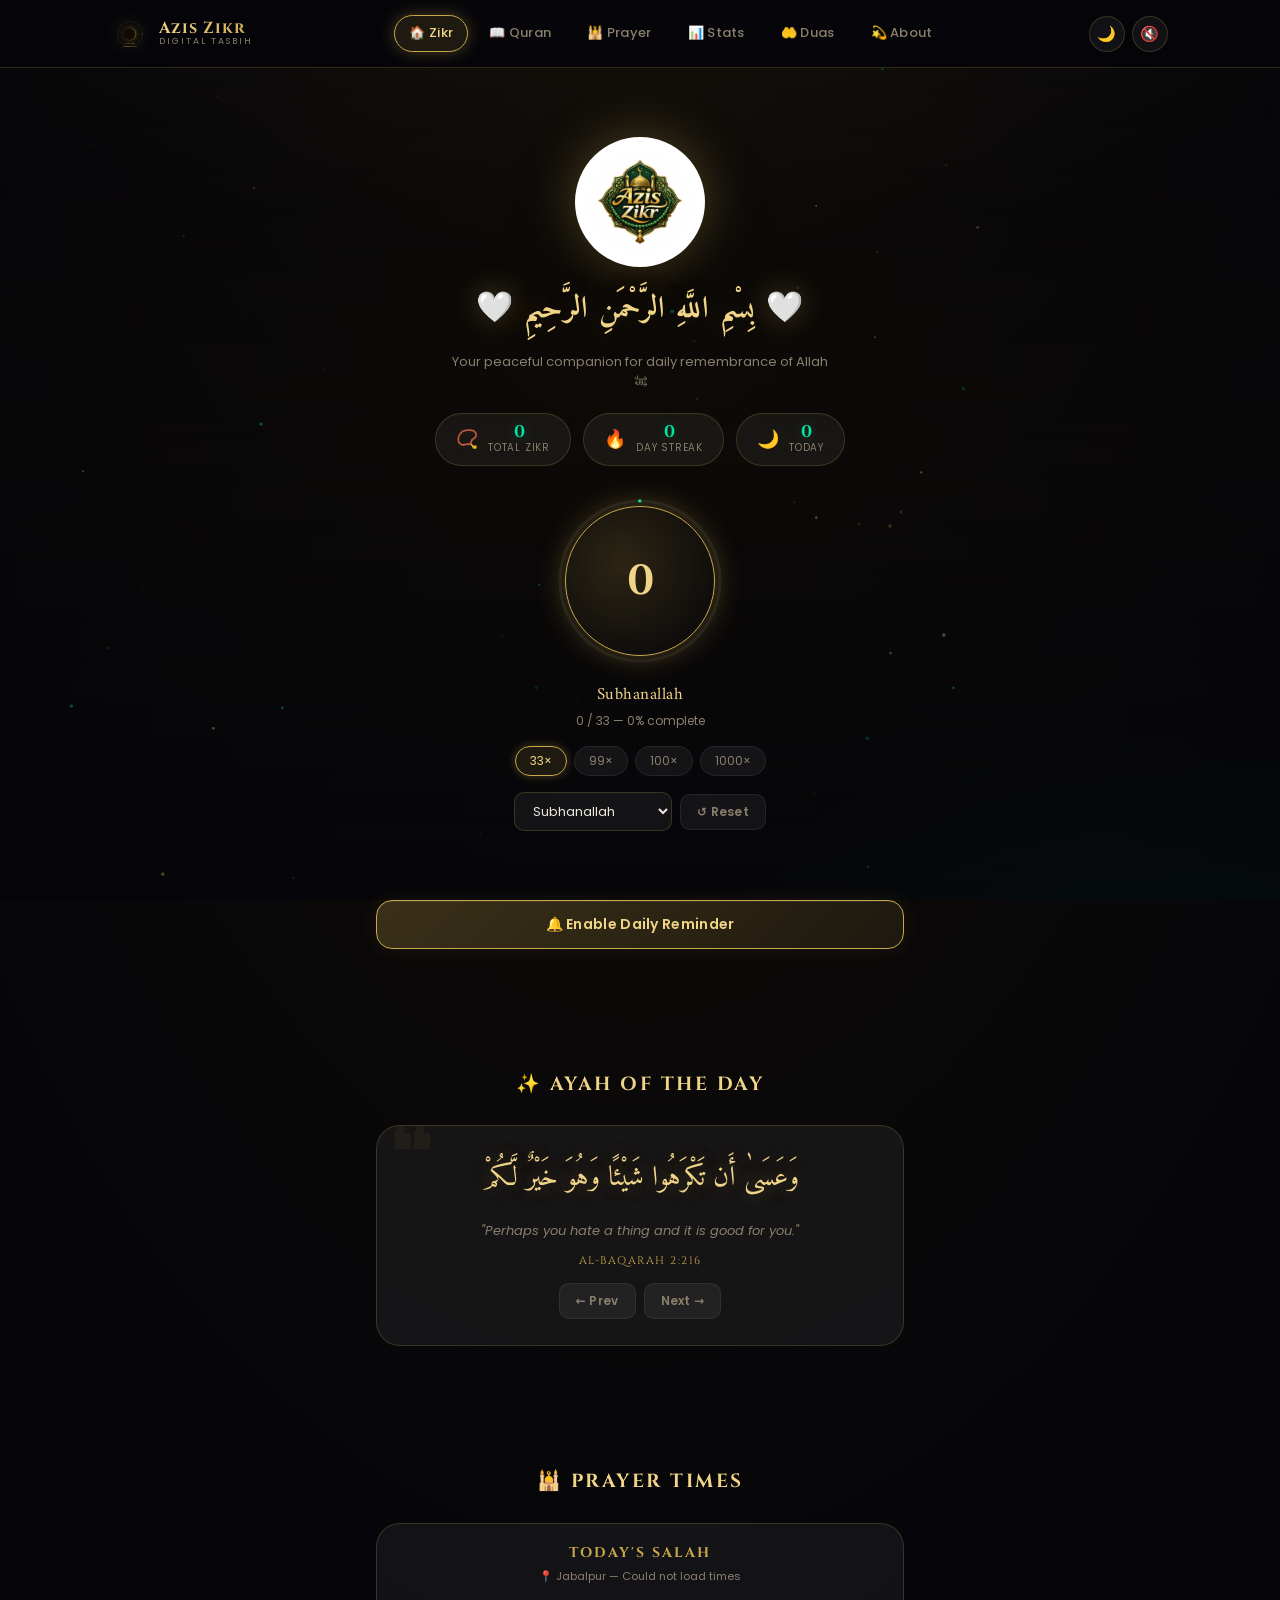
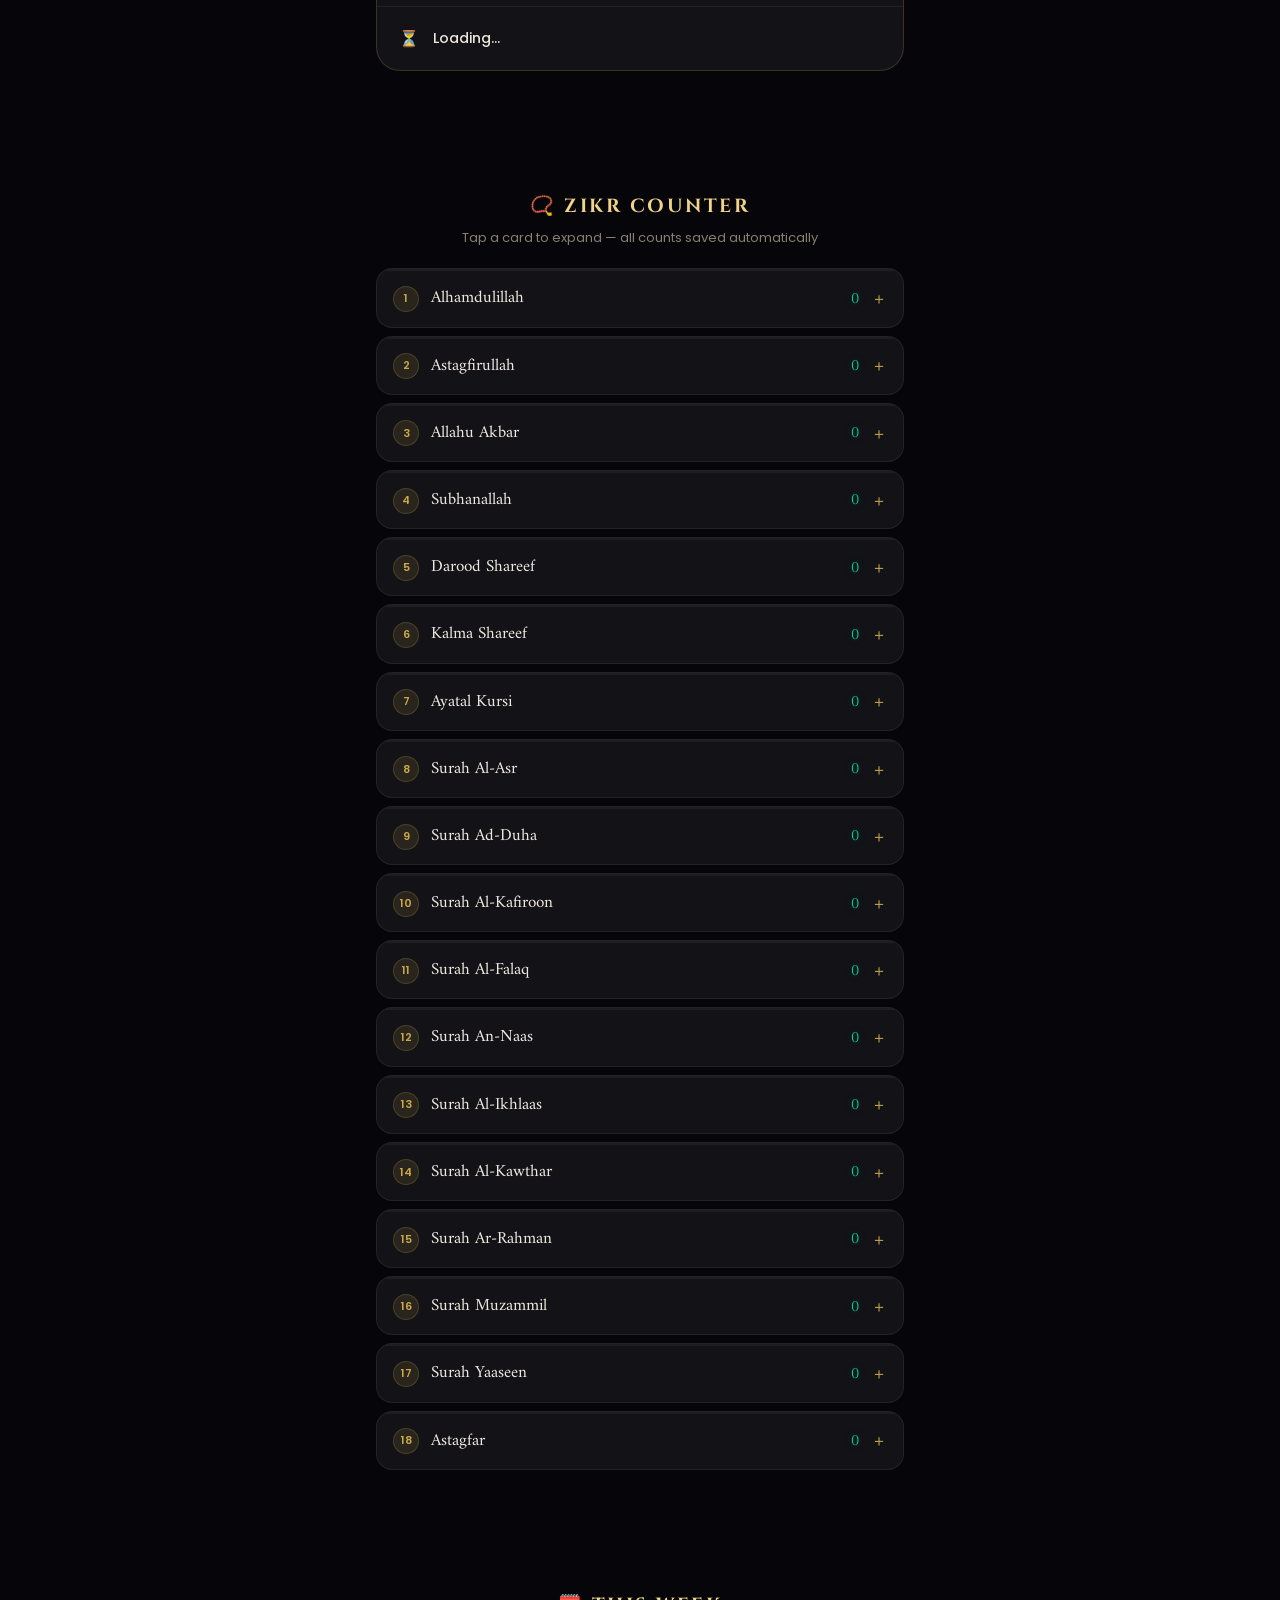
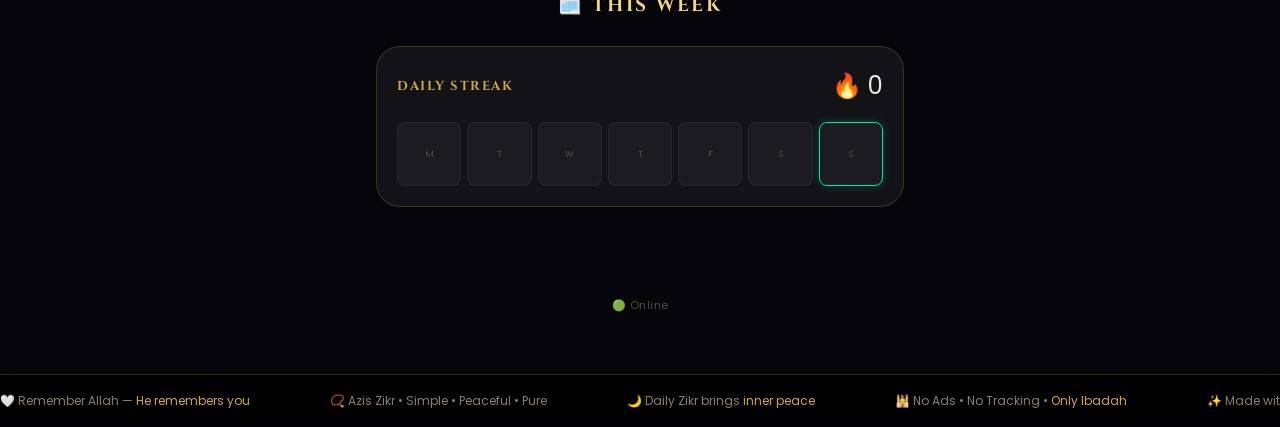
==== commit cca00b6a: "redeploy" ====
--- a/index.html
+++ b/index.html
@@ -243,4 +243,5 @@
     <script src="js/index.js"></script>
 </body>
 
-</html>+</html>
+<!-- redeploy -->
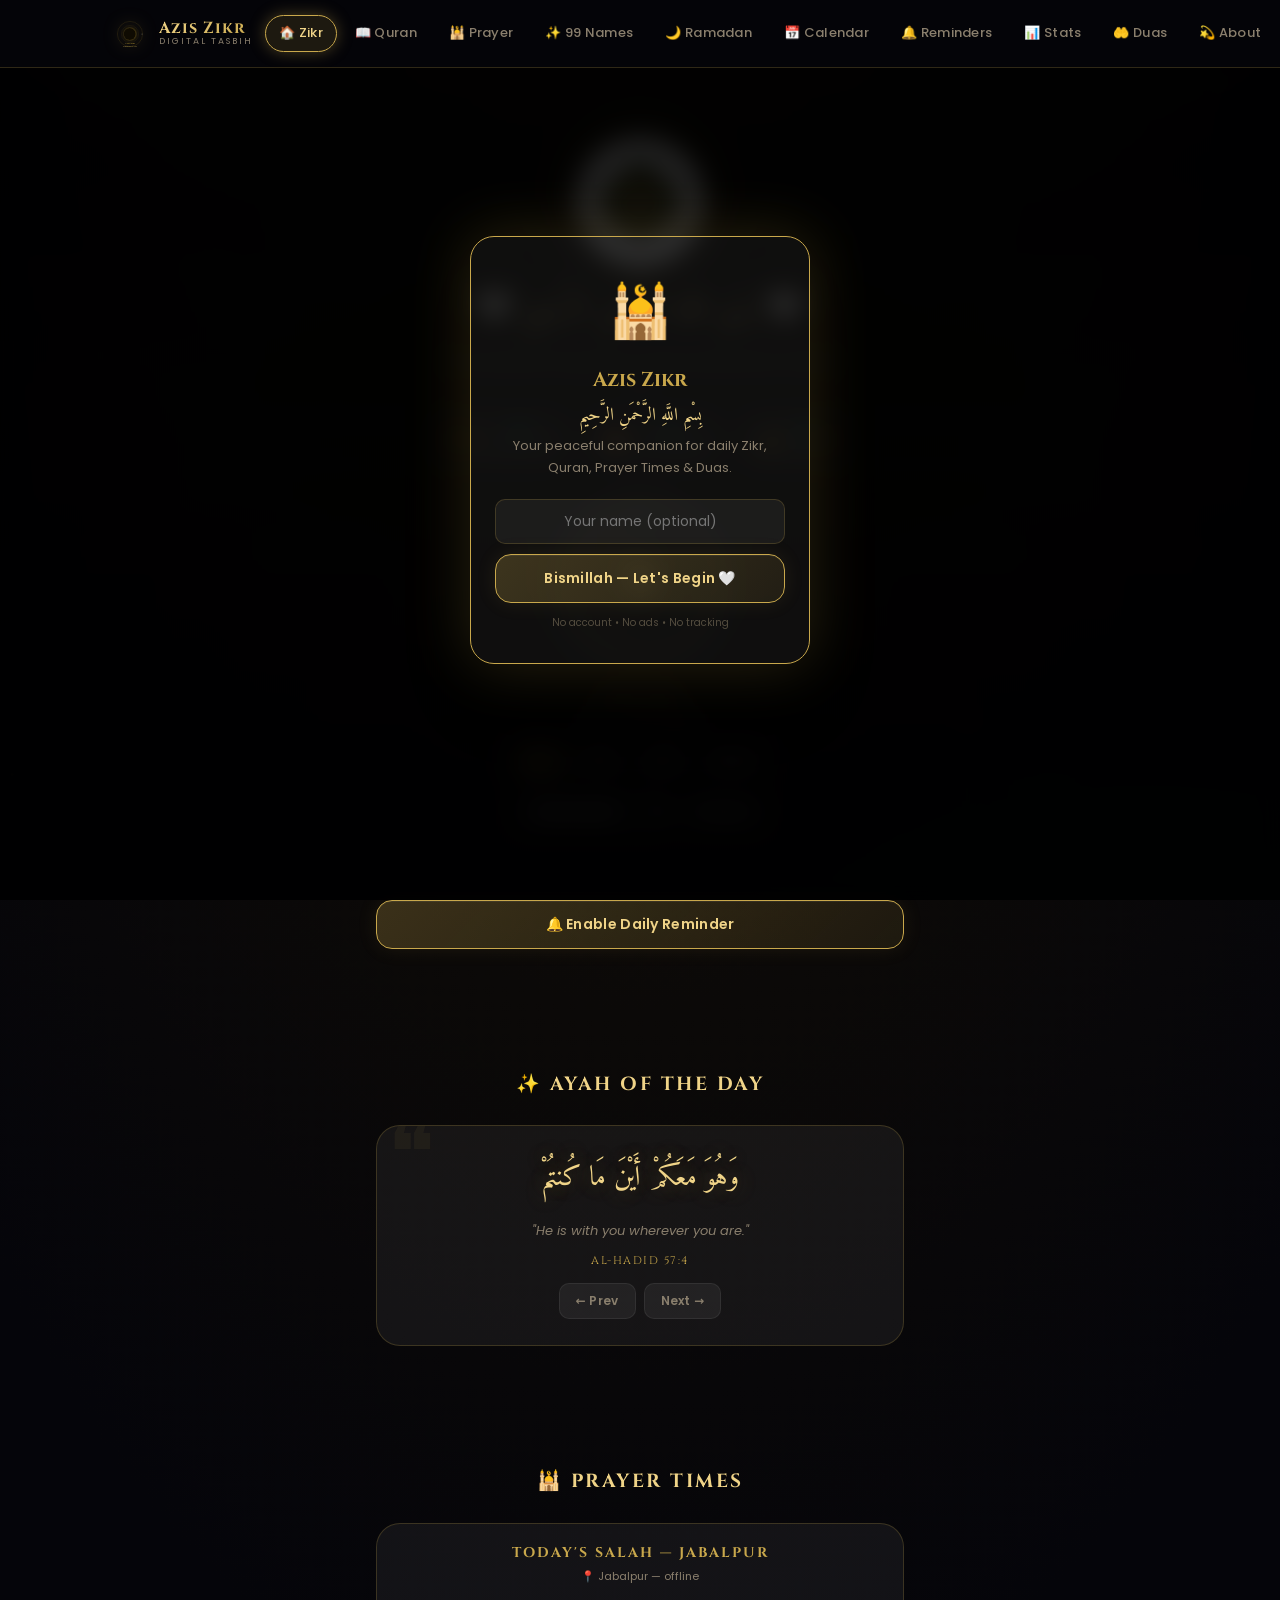
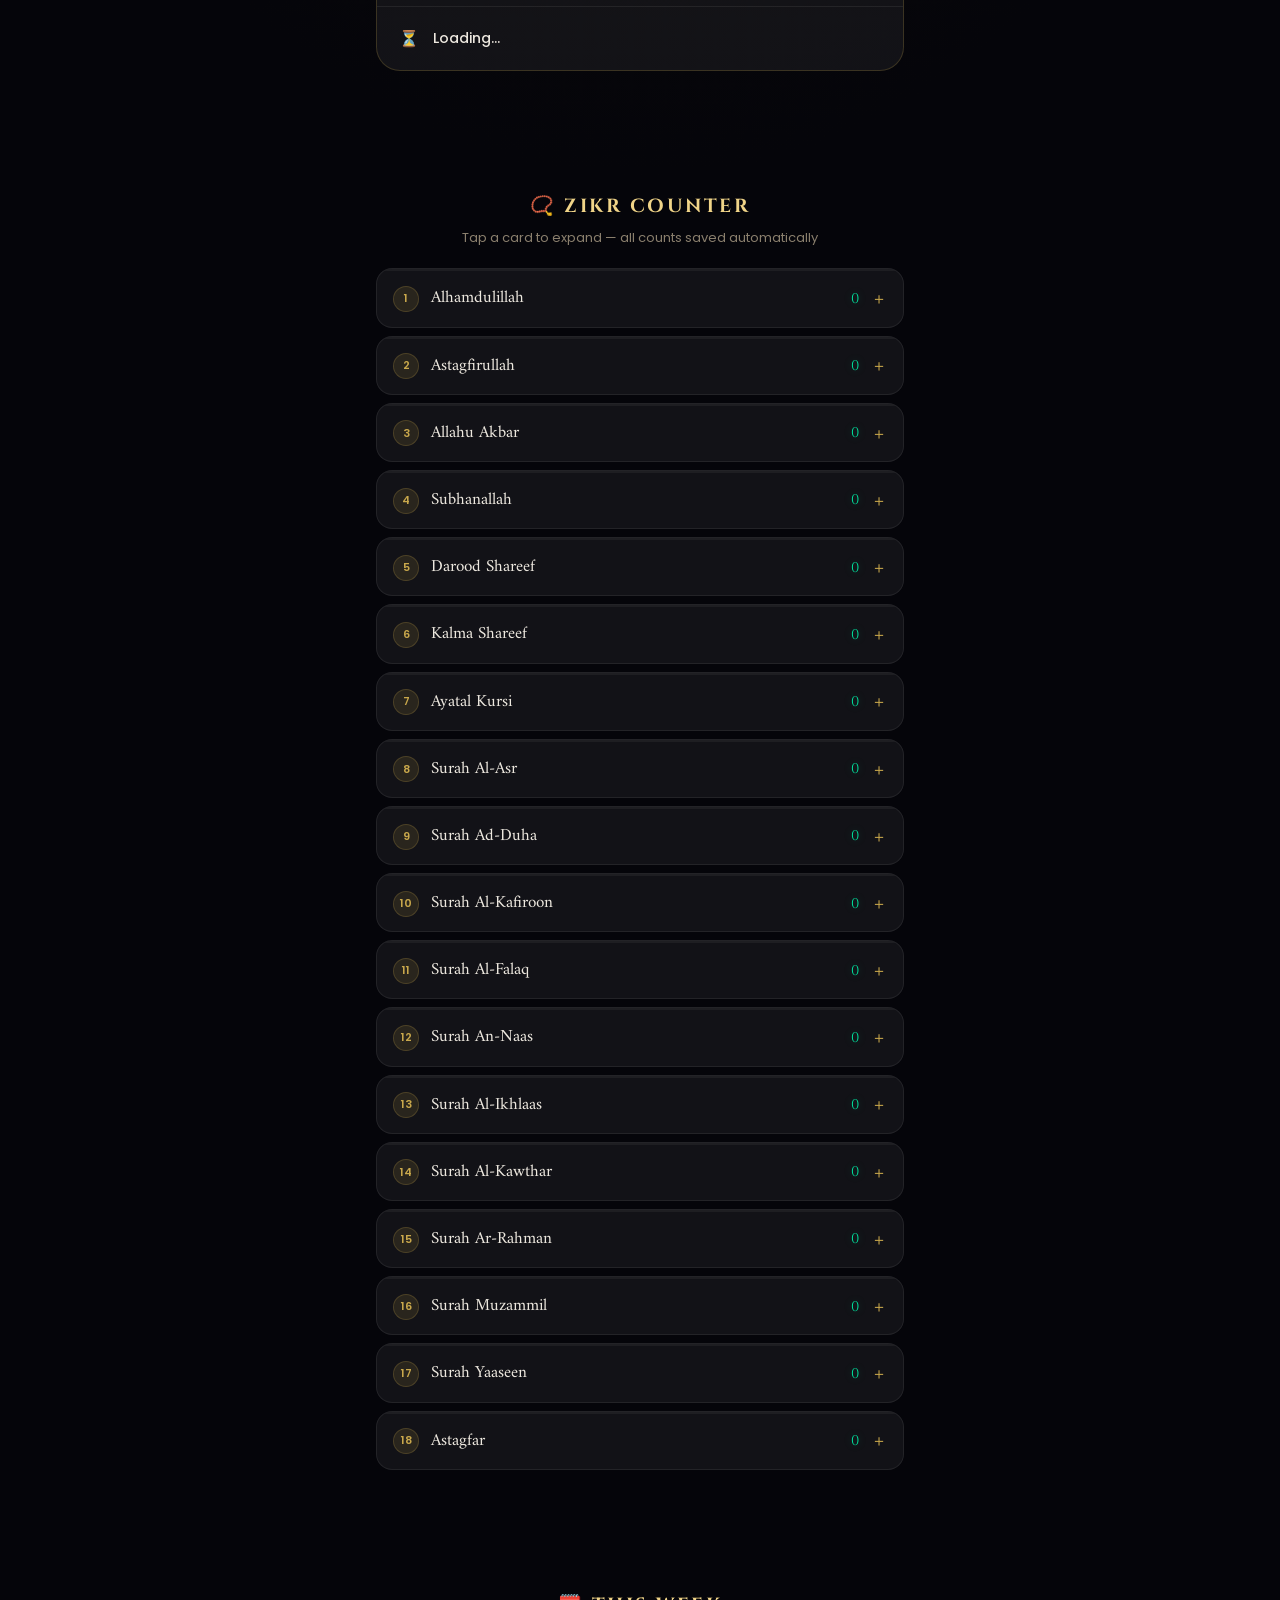
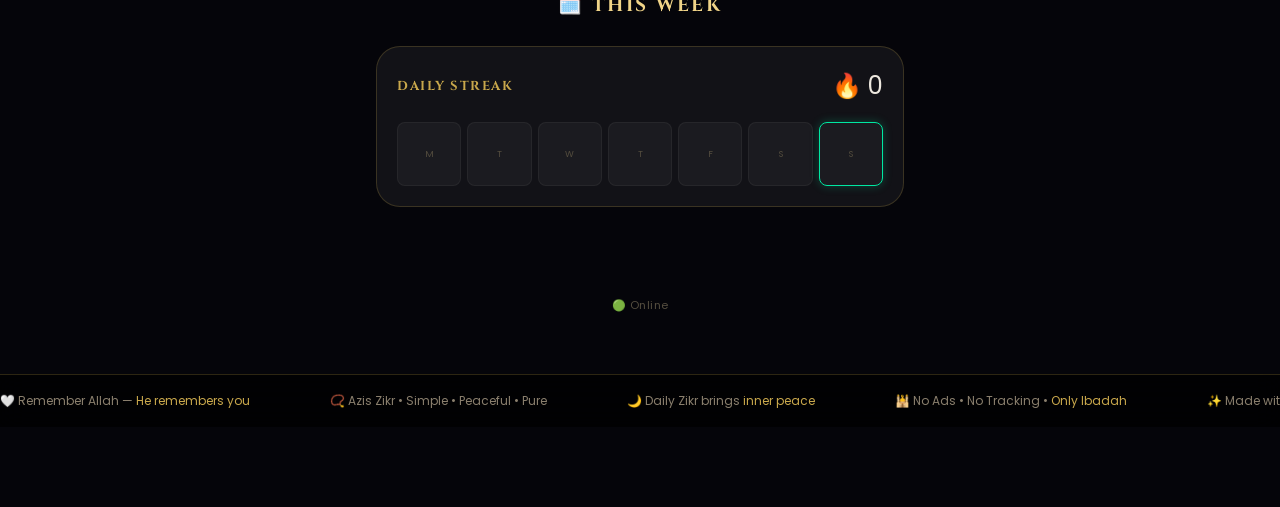
==== commit da0a7ea4: "fix issues" ====
--- a/index.html
+++ b/index.html
@@ -1,247 +1,184 @@
 <!DOCTYPE html>
 <html lang="en">
-
 <head>
-    <meta charset="UTF-8">
-    <meta name="viewport" content="width=device-width,initial-scale=1">
-    <title>Azis Zikr — Digital Tasbih</title>
-    <link rel="stylesheet" href="css/style.css">
-    <link rel="preconnect" href="https://fonts.googleapis.com">
-    <link rel="preconnect" href="https://fonts.gstatic.com" crossorigin>
-    <link
-        href="https://fonts.googleapis.com/css2?family=Amiri:ital,wght@0,400;0,700;1,400&family=Cinzel+Decorative:wght@400;700&family=Cinzel:wght@400;500;600;700&family=Poppins:wght@300;400;500;600;700&display=swap"
-        rel="stylesheet">
-    <link rel="manifest" href="manifest.json">
-    <meta name="theme-color" content="#c9a84c">
-    <meta name="description" content="A beautiful digital tasbih and Zikr counter for daily ibadah.">
+<script>if('serviceWorker'in navigator){navigator.serviceWorker.getRegistrations().then(r=>r.forEach(x=>x.unregister()));if(window.caches)caches.keys().then(k=>k.forEach(x=>caches.delete(x)));}</script>
+<meta charset="UTF-8">
+<meta name="viewport" content="width=device-width,initial-scale=1,viewport-fit=cover">
+<meta http-equiv="Cache-Control" content="no-cache,no-store,must-revalidate">
+<title>Azis Zikr — Digital Tasbih</title>
+<link rel="stylesheet" href="css/style.css">
+<link rel="manifest" href="manifest.json">
+<link href="https://fonts.googleapis.com/css2?family=Amiri:wght@400;700&family=Cinzel:wght@400;600;700&family=Cinzel+Decorative:wght@400;700&family=Noto+Nastaliq+Urdu:wght@400;700&family=Poppins:wght@300;400;500;600;700&display=swap" rel="stylesheet">
+<meta name="theme-color" content="#c9a84c">
 </head>
-
 <body>
 
-    <div id="splash">
-        <img src="assets/icons/icon-512.png" alt="Azis Zikr">
-        <div class="splash-title">AZIS ZIKR</div>
-        <div class="splash-arabic">بِسْمِ اللَّهِ الرَّحْمَنِ الرَّحِيمِ</div>
-        <div class="splash-bar">
-            <div class="splash-fill"></div>
-        </div>
+<!-- SPLASH -->
+<div id="splash">
+  <img src="assets/icons/icon-512.png" alt="Azis Zikr">
+  <div class="splash-title">AZIS ZIKR</div>
+  <div class="splash-arabic">بِسْمِ اللَّهِ الرَّحْمَنِ الرَّحِيمِ</div>
+  <div class="splash-bar"><div class="splash-fill"></div></div>
+</div>
+<script>
+(function(){
+  function kill(){var s=document.getElementById('splash');if(!s)return;s.style.opacity='0';s.style.pointerEvents='none';setTimeout(function(){if(s.parentNode)s.parentNode.removeChild(s);},450);}
+  setTimeout(kill,700);
+  document.addEventListener('DOMContentLoaded',function(){setTimeout(kill,100);});
+})();
+</script>
+
+<canvas id="particles"></canvas>
+<video id="bgVideo" autoplay muted loop playsinline onerror="this.style.display='none'">
+  <source src="assets/video/background.mp4" type="video/mp4">
+</video>
+<div class="page-overlay"></div>
+<audio id="bgAudio" loop preload="none"><source src="assets/audio/nasheed.mp3" type="audio/mpeg"></audio>
+<audio id="clickAudio" preload="auto"><source src="assets/audio/click.mp3" type="audio/mpeg"></audio>
+
+<!-- HEADER -->
+<header class="header" id="siteHeader">
+  <div class="header-inner">
+    <a href="index.html" class="logo">
+      <img src="assets/logo.svg" alt="">
+      <div class="logo-text"><span class="brand">Azis Zikr</span><span class="tagline">Digital Tasbih</span></div>
+    </a>
+    <nav class="nav" id="navMenu">
+      <a href="index.html" class="active">🏠 Zikr</a>
+      <a href="quran.html">📖 Quran</a>
+      <a href="prayer.html">🕌 Prayer</a>
+      <a href="asmaul.html">✨ 99 Names</a>
+      <a href="ramadan.html">🌙 Ramadan</a>
+      <a href="calendar.html">📅 Calendar</a>
+      <a href="reminders.html">🔔 Reminders</a>
+      <a href="stats.html">📊 Stats</a>
+      <a href="duas.html">🤲 Duas</a>
+      <a href="about.html">💫 About</a>
+    </nav>
+    <div class="hdr-right">
+      <button class="icon-btn" id="themeBtn" title="Toggle theme">🌙</button>
+      <button class="icon-btn" id="soundBtn" title="Nasheed">🔇</button>
+      <button class="icon-btn" id="installBtn" style="display:none" title="Install App">📲</button>
+      <button class="hamburger" id="ham" aria-label="Menu"><span></span><span></span><span></span></button>
     </div>
-    <script>
-        // Inline kill — runs before anything else loads
-        (function () {
-            function killSplash() {
-                var s = document.getElementById('splash');
-                if (!s) return;
-                s.style.transition = 'opacity 0.4s ease';
-                s.style.opacity = '0';
-                s.style.pointerEvents = 'none';
-                setTimeout(function () { if (s.parentNode) s.parentNode.removeChild(s); }, 450);
-            }
-            // Kill after 700ms max — show briefly then gone
-            setTimeout(killSplash, 700);
-            // Also kill the moment DOM is ready
-            document.addEventListener('DOMContentLoaded', function () { setTimeout(killSplash, 100); });
-        })();
-    </script>
+  </div>
+</header>
 
-    <canvas id="particles"></canvas>
-    <video id="bgVideo" autoplay muted loop playsinline onerror="this.style.display='none'">
-        <source src="assets/video/background.mp4" type="video/mp4">
-    </video>
-    <div class="page-overlay"></div>
+<!-- HERO -->
+<section class="hero">
+  <img src="assets/logo1.png" alt="Azis Zikr" class="hero-logo">
+  <h1 class="hero-bismillah">🤍 بِسْمِ اللَّهِ الرَّحْمَنِ الرَّحِيمِ 🤍</h1>
+  <p class="hero-sub">Your peaceful companion for daily remembrance of Allah ﷻ</p>
+  <div class="stats-row">
+    <div class="stat-pill"><span class="icon">📿</span><div><div class="val" id="totalCount">0</div><div class="lbl">Total Zikr</div></div></div>
+    <div class="stat-pill"><span class="icon">🔥</span><div><div class="val" id="streakCount">0</div><div class="lbl">Day Streak</div></div></div>
+    <div class="stat-pill"><span class="icon">🌙</span><div><div class="val" id="todayCount">0</div><div class="lbl">Today</div></div></div>
+  </div>
+  <!-- TASBIH RING -->
+  <div class="tasbih-section">
+    <div class="tasbih-ring">
+      <svg class="tasbih-svg" viewBox="0 0 170 170">
+        <defs><linearGradient id="ringGrad" x1="0%" y1="0%" x2="100%" y2="0%"><stop offset="0%" stop-color="#c9a84c"/><stop offset="100%" stop-color="#00e8a2"/></linearGradient></defs>
+        <circle class="track" cx="85" cy="85" r="80"/>
+        <circle class="fill" id="ringFill" cx="85" cy="85" r="80"/>
+      </svg>
+      <button id="tasbihBtn"><span id="tasbihNum">0</span></button>
+    </div>
+    <div class="tasbih-meta">
+      <div class="tasbih-name" id="tasbihName">Subhanallah</div>
+      <div class="tasbih-progress-txt" id="tasbihProg">0 / 33 — tap the ring</div>
+    </div>
+    <div class="tasbih-targets" id="targetChips">
+      <button class="t-chip on" data-t="33">33×</button>
+      <button class="t-chip" data-t="99">99×</button>
+      <button class="t-chip" data-t="100">100×</button>
+      <button class="t-chip" data-t="1000">1000×</button>
+    </div>
+    <div class="tasbih-row">
+      <select class="tasbih-select" id="tasbihSel">
+        <option>Subhanallah</option>
+        <option>Alhamdulillah</option>
+        <option>Allahu Akbar</option>
+        <option>La ilaha illallah</option>
+        <option>Astagfirullah</option>
+        <option>Darood Shareef</option>
+        <option id="customOpt">+ Custom Zikr</option>
+      </select>
+      <button class="btn btn-ghost btn-sm" id="tasbihReset">↺ Reset</button>
+    </div>
+    <div id="customZikrWrap" style="display:none;width:100%;max-width:320px">
+      <input type="text" id="customZikrInput" placeholder="Type your own zikr…" style="width:100%;padding:10px 14px;border-radius:10px;border:1px solid var(--gold);background:var(--surface);color:var(--text);font-size:14px;outline:none;font-family:'Poppins',sans-serif">
+    </div>
+  </div>
+</section>
 
-    <audio id="bgAudio" loop preload="none">
-        <source src="assets/audio/nasheed.mp3" type="audio/mpeg">
-    </audio>
-    <audio id="clickAudio" preload="auto">
-        <source src="assets/audio/click.mp3" type="audio/mpeg">
-    </audio>
+<!-- ACTION BUTTONS -->
+<div class="page-wrap" style="display:flex;flex-direction:column;gap:10px;padding-top:0">
+  <button class="btn btn-gold btn-block" id="notifyBtn">🔔 Enable Daily Reminder</button>
+</div>
 
-    <header class="header" id="siteHeader">
-        <div class="header-inner">
-            <a href="index.html" class="logo">
-                <img src="assets/logo.svg" alt="">
-                <div class="logo-text"><span class="brand">Azis Zikr</span><span class="tagline">Digital Tasbih</span>
-                </div>
-            </a>
-            <nav class="nav" id="navMenu">
-                <a href="index.html">🏠 Zikr</a>
-                <a href="quran.html">📖 Quran</a>
-                <a href="prayer.html">🕌 Prayer</a>
-                <a href="stats.html">📊 Stats</a>
-                <a href="duas.html">🤲 Duas</a>
-                <a href="about.html">💫 About</a>
-            </nav>
-            <div class="hdr-right">
-                <button class="icon-btn" id="themeBtn" title="Toggle theme">🌙</button>
-                <button class="icon-btn" id="soundBtn" title="Nasheed">🔇</button>
-                <button class="hamburger" id="ham" aria-label="Menu"><span></span><span></span><span></span></button>
-            </div>
-        </div>
-    </header>
+<!-- AYAH OF DAY -->
+<div class="page-wrap">
+  <div class="sec-head"><h2>✨ Ayah of the Day</h2></div>
+  <div class="ayah-card">
+    <div class="ayah-arabic" id="ayahAr"></div>
+    <div class="ayah-en" id="ayahEn"></div>
+    <div class="ayah-ref" id="ayahRef"></div>
+    <div class="ayah-nav">
+      <button class="btn btn-ghost btn-sm" id="prevAyah">← Prev</button>
+      <button class="btn btn-ghost btn-sm" id="nextAyah">Next →</button>
+    </div>
+  </div>
+</div>
 
-    <!-- HERO -->
-    <section class="hero">
-        <img src="assets/logo1.png" alt="Azis Zikr" class="hero-logo">
-        <h1 class="hero-bismillah">🤍 بِسْمِ اللَّهِ الرَّحْمَنِ الرَّحِيمِ 🤍</h1>
-        <p class="hero-sub">Your peaceful companion for daily remembrance of Allah ﷻ</p>
+<!-- PRAYER TIMES -->
+<div class="page-wrap">
+  <div class="sec-head"><h2>🕌 Prayer Times</h2></div>
+  <div class="prayer-card">
+    <div class="prayer-head">
+      <h3>Today's Salah — Jabalpur</h3>
+      <div class="prayer-loc" id="prayerLoc">📍 Jabalpur, Madhya Pradesh</div>
+      <div class="prayer-countdown" id="prayerCD"></div>
+    </div>
+    <div class="prayer-rows" id="prayerList">
+      <div class="prayer-row"><span class="prayer-icon">⏳</span><span class="prayer-name">Loading…</span></div>
+    </div>
+  </div>
+</div>
 
-        <div class="stats-row">
-            <div class="stat-pill"><span class="icon">📿</span>
-                <div>
-                    <div class="val" id="totalCount">0</div>
-                    <div class="lbl">Total Zikr</div>
-                </div>
-            </div>
-            <div class="stat-pill"><span class="icon">🔥</span>
-                <div>
-                    <div class="val" id="streakCount">0</div>
-                    <div class="lbl">Day Streak</div>
-                </div>
-            </div>
-            <div class="stat-pill"><span class="icon">🌙</span>
-                <div>
-                    <div class="val" id="todayCount">0</div>
-                    <div class="lbl">Today</div>
-                </div>
-            </div>
-        </div>
+<!-- ZIKR COUNTER -->
+<div class="page-wrap">
+  <div class="sec-head"><h2>📿 Zikr Counter</h2><p>Tap a card to expand — all counts saved automatically</p></div>
+  <div class="zikr-list" id="zikrList"></div>
+</div>
 
-        <!-- TASBIH RING -->
-        <div class="tasbih-section">
-            <div class="tasbih-ring">
-                <svg class="tasbih-svg" viewBox="0 0 170 170">
-                    <defs>
-                        <linearGradient id="ringGrad" x1="0%" y1="0%" x2="100%" y2="0%">
-                            <stop offset="0%" stop-color="#c9a84c" />
-                            <stop offset="100%" stop-color="#00e8a2" />
-                        </linearGradient>
-                    </defs>
-                    <circle class="track" cx="85" cy="85" r="80" />
-                    <circle class="fill" id="ringFill" cx="85" cy="85" r="80" />
-                </svg>
-                <button id="tasbihBtn"><span id="tasbihNum">0</span></button>
-            </div>
-            <div class="tasbih-meta">
-                <div class="tasbih-name" id="tasbihName">Subhanallah</div>
-                <div class="tasbih-progress-txt" id="tasbihProg">0 / 33 — tap the ring</div>
-            </div>
-            <div class="tasbih-targets" id="targetChips">
-                <button class="t-chip on" data-t="33">33×</button>
-                <button class="t-chip" data-t="99">99×</button>
-                <button class="t-chip" data-t="100">100×</button>
-                <button class="t-chip" data-t="1000">1000×</button>
-            </div>
-            <div class="tasbih-row">
-                <select class="tasbih-select" id="tasbihSel">
-                    <option>Subhanallah</option>
-                    <option>Alhamdulillah</option>
-                    <option>Allahu Akbar</option>
-                    <option>La ilaha illallah</option>
-                    <option>Astagfirullah</option>
-                    <option>Darood Shareef</option>
-                    <option>Kalma Shareef</option>
-                    <option>Surah Falak</option>
-                    <option>Surah Naas</option>
-                    <option>Surah Kausar</option>
-                    <option>Surah Ikhlas</option>
-                    <option>Surah Rahman</option>
-                    <option>Surah Muzammil</option>
-                    <option>Surah Al Nasr</option>
+<!-- STREAK -->
+<div class="page-wrap">
+  <div class="sec-head"><h2>🗓️ This Week</h2></div>
+  <div class="streak-card">
+    <div class="streak-top"><h3>Daily Streak</h3><span class="streak-flame">🔥 <span id="streakNum">0</span></span></div>
+    <div class="week-grid" id="weekGrid"></div>
+  </div>
+</div>
 
-                </select>
-                <button class="btn btn-ghost btn-sm" id="tasbihReset">↺ Reset</button>
-            </div>
-        </div>
-    </section>
+<div id="netStatus"></div>
 
-    <!-- ACTION BUTTONS -->
-    <div class="page-wrap" style="display:flex;flex-direction:column;gap:10px;padding-top:0">
-        <button class="btn btn-gold btn-block" id="notifyBtn">🔔 Enable Daily Reminder</button>
-        <button class="btn btn-ghost btn-block" id="installBtn" style="display:none">📲 Install App</button>
-    </div>
+<footer class="footer">
+  <div class="footer-ticker"><div class="footer-track" id="footerTrack">
+    <span>🤍 Remember Allah — <em>He remembers you</em></span>
+    <span>📿 Azis Zikr • Simple • Peaceful • Pure</span>
+    <span>🌙 Daily Zikr brings <em>inner peace</em></span>
+    <span>🕌 No Ads • No Tracking • <em>Only Ibadah</em></span>
+    <span>✨ Made with love for the <em>Ummah</em></span>
+    <span>💌 Luxury invitations: <em>azisinvites@gmail.com</em></span>
+    <span>🤍 Remember Allah — <em>He remembers you</em></span>
+    <span>📿 Azis Zikr • Simple • Peaceful • Pure</span>
+    <span>🌙 Daily Zikr brings <em>inner peace</em></span>
+    <span>🕌 No Ads • No Tracking • <em>Only Ibadah</em></span>
+  </div></div>
+</footer>
 
-    <!-- AYAH -->
-    <div class="page-wrap">
-        <div class="sec-head">
-            <h2>✨ Ayah of the Day</h2>
-        </div>
-        <div class="ayah-card" id="ayahCard">
-            <div class="ayah-arabic" id="ayahAr"></div>
-            <div class="ayah-en" id="ayahEn"></div>
-            <div class="ayah-ref" id="ayahRef"></div>
-            <div class="ayah-nav">
-                <button class="btn btn-ghost btn-sm" id="prevAyah">← Prev</button>
-                <button class="btn btn-ghost btn-sm" id="nextAyah">Next →</button>
-            </div>
-        </div>
-    </div>
-
-    <!-- PRAYER TIMES -->
-    <div class="page-wrap">
-        <div class="sec-head">
-            <h2>🕌 Prayer Times</h2>
-        </div>
-        <div class="prayer-card">
-            <div class="prayer-head">
-                <h3>Today's Salah</h3>
-                <div class="prayer-loc" id="prayerLoc">📍 Jabalpur, Madhya Pradesh</div>
-                <div class="prayer-countdown" id="prayerCD"></div>
-            </div>
-            <div class="prayer-rows" id="prayerList">
-                <div class="prayer-row"><span class="prayer-icon">⏳</span><span class="prayer-name">Loading…</span>
-                </div>
-            </div>
-        </div>
-    </div>
-
-    <!-- ZIKR SECTIONS -->
-    <div class="page-wrap">
-        <div class="sec-head">
-            <h2>📿 Zikr Counter</h2>
-            <p>Tap a card to expand — all counts saved automatically</p>
-        </div>
-        <div class="zikr-list" id="zikrList"></div>
-    </div>
-
-    <!-- STREAK -->
-    <div class="page-wrap">
-        <div class="sec-head">
-            <h2>🗓️ This Week</h2>
-        </div>
-        <div class="streak-card">
-            <div class="streak-top">
-                <h3>Daily Streak</h3><span class="streak-flame">🔥 <span id="streakNum">0</span></span>
-            </div>
-            <div class="week-grid" id="weekGrid"></div>
-        </div>
-    </div>
-
-    <div id="netStatus"></div>
-
-    <footer class="footer">
-        <div class="footer-ticker">
-            <div class="footer-track" id="footerTrack">
-                <span>🤍 Remember Allah — <em>He remembers you</em></span>
-                <span>📿 Azis Zikr • Simple • Peaceful • Pure</span>
-                <span>🌙 Daily Zikr brings <em>inner peace</em></span>
-                <span>🕌 No Ads • No Tracking • <em>Only Ibadah</em></span>
-                <span>✨ Made with love for the <em>Ummah</em></span>
-                <span>💌 Luxury invitations: <em><a href="/cdn-cgi/l/email-protection" class="__cf_email__"
-                            data-cfemail="c8a9b2a1bba1a6bea1bcadbb88afa5a9a1a4e6aba7a5">[email&#160;protected]</a></em></span>
-                <span>🤍 Remember Allah — <em>He remembers you</em></span>
-                <span>📿 Azis Zikr • Simple • Peaceful • Pure</span>
-                <span>🌙 Daily Zikr brings <em>inner peace</em></span>
-                <span>🕌 No Ads • No Tracking • <em>Only Ibadah</em></span>
-                <span>✨ Made with love for the <em>Ummah</em></span>
-                <span>💌 Luxury invitations: <em>azisinvites@gmail.com</em></span>
-            </div>
-        </div>
-    </footer>
-
-    <script src="js/app.js"></script>
-    <script src="js/index.js"></script>
+<script src="js/app.js"></script>
+<script src="js/index.js"></script>
 </body>
-
 </html>
-<!-- redeploy -->
--- a/css/style.css
+++ b/css/style.css
@@ -1,11 +1,3 @@
-/* =====================================================
-   AZIS ZIKR — LUXURY DESIGN SYSTEM v3.0
-   Deep Midnight × Antique Gold × Sacred Teal
-===================================================== */
-
-/* ── FONTS loaded via <link> in HTML (non-blocking) ── */
-
-/* ── TOKENS ── */
 :root {
     --gold: #c9a84c;
     --gold-lt: #f0d488;
@@ -29,10 +21,9 @@
     --radius: 16px;
     --radius-lg: 24px;
     --ease: cubic-bezier(.4, 0, .2, 1);
-    --spring: cubic-bezier(.34, 1.56, .64, 1);
-}
-
-/* ── RESET ── */
+    --spring: cubic-bezier(.34, 1.56, .64, 1)
+}
+
 *,
 *::before,
 *::after {
@@ -53,7 +44,7 @@
     overflow-x: hidden;
     min-height: 100vh;
     line-height: 1.6;
-    background-image: radial-gradient(ellipse 120% 80% at 50% 0%, rgba(20, 15, 5, .95) 0%, rgba(5, 5, 10, 1) 60%)
+    background-image: radial-gradient(ellipse 120% 80% at 50% 0%, rgba(20, 15, 5, .95)0%, rgba(5, 5, 10, 1)60%)
 }
 
 a {
@@ -97,7 +88,6 @@
     color: var(--gold-lt)
 }
 
-/* ── BACKGROUND ── */
 #bgVideo {
     position: fixed;
     inset: 0;
@@ -105,7 +95,7 @@
     height: 100%;
     object-fit: cover;
     z-index: -10;
-    filter: brightness(.18) saturate(.5)
+    filter: brightness(.18)saturate(.5)
 }
 
 .page-overlay {
@@ -113,9 +103,7 @@
     inset: 0;
     z-index: -5;
     pointer-events: none;
-    background: radial-gradient(ellipse 90% 60% at 50% -10%, rgba(201, 168, 76, .07) 0%, transparent 65%),
-        radial-gradient(ellipse 60% 50% at 90% 110%, rgba(0, 180, 120, .05) 0%, transparent 60%),
-        linear-gradient(180deg, rgba(5, 5, 10, .6) 0%, rgba(5, 5, 10, .25) 50%, rgba(5, 5, 10, .8) 100%)
+    background: radial-gradient(ellipse 90% 60% at 50% -10%, rgba(201, 168, 76, .07)0%, transparent 65%), radial-gradient(ellipse 60% 50% at 90% 110%, rgba(0, 180, 120, .05)0%, transparent 60%), linear-gradient(180deg, rgba(5, 5, 10, .6)0%, rgba(5, 5, 10, .25)50%, rgba(5, 5, 10, .8)100%)
 }
 
 #particles {
@@ -126,7 +114,6 @@
     opacity: .55
 }
 
-/* ── SPLASH ── */
 #splash {
     position: fixed;
     inset: 0;
@@ -180,7 +167,7 @@
     height: 100%;
     background: linear-gradient(90deg, var(--gold), var(--teal));
     border-radius: 2px;
-    animation: splashLoad 0.7s ease both
+    animation: splashLoad .s ease both
 }
 
 @keyframes splashPulse {
@@ -203,11 +190,10 @@
     }
 }
 
-/* ── HEADER ── */
 .header {
     position: sticky;
     top: 0;
-    z-index: 2000;
+    z-index: 10001;
     height: var(--header-h);
     background: rgba(5, 5, 10, .88);
     backdrop-filter: blur(22px);
@@ -232,7 +218,6 @@
     gap: 12px
 }
 
-/* ── LOGO ── */
 .logo {
     display: flex;
     align-items: center;
@@ -249,7 +234,7 @@
 }
 
 .logo:hover img {
-    transform: scale(1.1) rotate(-5deg)
+    transform: scale(1.1)rotate(-5deg)
 }
 
 .logo-text {
@@ -276,10 +261,9 @@
     text-transform: uppercase
 }
 
-/* ── NAV ── */
 .nav {
     display: flex;
-    gap: 6px;
+    gap: 4px;
     align-items: center
 }
 
@@ -287,12 +271,13 @@
     color: var(--text-muted);
     font-size: 13px;
     font-weight: 500;
-    padding: 7px 14px;
+    padding: 7px 13px;
     border-radius: 100px;
     border: 1px solid transparent;
     transition: all .25s var(--ease);
     letter-spacing: .3px;
-    white-space: nowrap
+    white-space: nowrap;
+    text-decoration: none
 }
 
 .nav a:hover {
@@ -308,11 +293,10 @@
     box-shadow: 0 0 16px var(--gold-glow)
 }
 
-/* ── RIGHT ── */
 .hdr-right {
     display: flex;
     align-items: center;
-    gap: 7px
+    gap: 6px
 }
 
 .icon-btn {
@@ -327,7 +311,8 @@
     justify-content: center;
     font-size: 15px;
     transition: all .25s var(--ease);
-    flex-shrink: 0
+    flex-shrink: 0;
+    cursor: pointer
 }
 
 .icon-btn:hover {
@@ -338,30 +323,48 @@
     box-shadow: 0 0 16px var(--gold-glow)
 }
 
-/* ── HAMBURGER ── */
 .hamburger {
     display: none;
+    width: 40px;
+    height: 40px;
+    border-radius: 10px;
+    border: 1px solid var(--border);
+    background: var(--surface);
+    cursor: pointer;
     flex-direction: column;
-    justify-content: space-between;
-    width: 26px;
-    height: 18px;
+    align-items: center;
+    justify-content: center;
+    gap: 5px;
     padding: 0;
-    background: none;
-    border: none;
-    cursor: pointer
+    flex-shrink: 0;
+    transition: all .25s var(--ease);
+    position: relative;
+    z-index: 10002
+}
+
+.hamburger:hover {
+    background: var(--gold-glass);
+    border-color: var(--gold)
 }
 
 .hamburger span {
     display: block;
+    width: 16px;
     height: 2px;
     border-radius: 2px;
     background: var(--gold);
-    transition: all .3s var(--ease);
-    box-shadow: 0 0 5px var(--gold-glow)
+    transition: all .3s cubic-bezier(.23, 1, .32, 1);
+    transform-origin: center
+}
+
+.hamburger span:nth-child(2) {
+    width: 11px;
+    margin-right: 5px
 }
 
 .hamburger.active span:nth-child(1) {
-    transform: rotate(45deg) translate(4px, 4px)
+    transform: translateY(7px)rotate(45deg);
+    width: 16px
 }
 
 .hamburger.active span:nth-child(2) {
@@ -370,26 +373,33 @@
 }
 
 .hamburger.active span:nth-child(3) {
-    transform: rotate(-45deg) translate(4px, -4px)
+    transform: translateY(-7px)rotate(-45deg);
+    width: 16px
 }
 
 @media(max-width:820px) {
+    .hamburger {
+        display: flex !important
+    }
+
     .nav {
         position: fixed;
-        top: var(--header-h);
-        right: -280px;
+        top: 0;
+        right: -290px;
         width: 260px;
-        height: calc(100vh - var(--header-h));
-        background: rgba(6, 6, 12, .98);
+        height: 100vh;
+        background: rgba(5, 5, 10, .98);
         flex-direction: column;
         align-items: stretch;
-        padding: 28px 20px;
-        gap: 6px;
-        transition: right .35s var(--ease);
-        backdrop-filter: blur(24px);
+        padding: var(--header-h) 0 20px;
+        gap: 0;
+        transition: right .32s cubic-bezier(.23, 1, .32, 1);
+        backdrop-filter: blur(28px);
+        -webkit-backdrop-filter: blur(28px);
         border-left: 1px solid var(--border);
-        z-index: 9999;
-        overflow-y: auto
+        z-index: 10000;
+        overflow-y: auto;
+        box-shadow: -8px 0 30px rgba(0, 0, 0, .5)
     }
 
     .nav.active {
@@ -397,24 +407,41 @@
     }
 
     .nav a {
-        padding: 13px 18px;
-        border-radius: 12px;
-        font-size: 15px
-    }
-
-    .hamburger {
-        display: flex
-    }
-}
-
-/* ── PAGE WRAPPER ── */
+        padding: 13px 22px;
+        border-radius: 0;
+        font-size: 14px;
+        font-weight: 500;
+        border: none;
+        border-bottom: 1px solid rgba(255, 255, 255, .04);
+        color: var(--text-muted);
+        display: flex;
+        align-items: center;
+        gap: 10px;
+        transition: all .18s ease;
+        text-decoration: none
+    }
+
+    .nav a:hover {
+        color: var(--gold-lt);
+        background: rgba(201, 168, 76, .07);
+        padding-left: 28px
+    }
+
+    .nav a.active {
+        color: var(--gold-lt);
+        background: linear-gradient(90deg, rgba(201, 168, 76, .14), transparent);
+        border-left: 3px solid var(--gold);
+        padding-left: 19px;
+        box-shadow: none
+    }
+}
+
 .page-wrap {
     max-width: var(--max-w);
     margin: 0 auto;
     padding: 0 16px 80px
 }
 
-/* ── SECTION HEADERS ── */
 .sec-head {
     text-align: center;
     padding: 40px 16px 20px;
@@ -461,7 +488,6 @@
     opacity: .7
 }
 
-/* ── GLASS CARD ── */
 .glass-card {
     background: var(--surface);
     backdrop-filter: blur(16px);
@@ -477,7 +503,6 @@
     box-shadow: 0 8px 32px rgba(0, 0, 0, .3), 0 0 20px rgba(201, 168, 76, .06)
 }
 
-/* ── BUTTONS ── */
 .btn {
     display: inline-flex;
     align-items: center;
@@ -554,7 +579,6 @@
     flex-shrink: 0
 }
 
-/* ── HERO ── */
 .hero {
     min-height: calc(100vh - var(--header-h));
     display: flex;
@@ -606,7 +630,6 @@
     max-width: 380px
 }
 
-/* ── STATS PILLS ── */
 .stats-row {
     display: flex;
     gap: 12px;
@@ -651,7 +674,6 @@
     letter-spacing: .8px
 }
 
-/* ── TASBIH ── */
 .tasbih-section {
     display: flex;
     flex-direction: column;
@@ -804,7 +826,6 @@
     border-color: var(--gold)
 }
 
-/* ── ZIKR GRID ── */
 .zikr-list {
     display: flex;
     flex-direction: column;
@@ -896,18 +917,79 @@
 .zikr-body {
     max-height: 0;
     overflow: hidden;
-    transition: max-height .35s var(--ease)
+    transition: max-height .4s var(--ease)
 }
 
 .zikr-card.open .zikr-body {
-    max-height: 120px
+    max-height: 500px
 }
 
 .zikr-inner {
-    padding: 4px 16px 16px;
-    display: flex;
-    align-items: center;
-    gap: 12px
+    padding: 6px 16px 12px;
+    display: flex;
+    flex-direction: column;
+    gap: 0
+}
+
+.zikr-arabic {
+    font-family: 'Amiri', serif;
+    font-size: clamp(18px, 4.5vw, 24px);
+    color: var(--gold-lt);
+    direction: rtl;
+    text-align: right;
+    line-height: 2;
+    padding: 10px 0 8px;
+    border-bottom: 1px solid var(--border);
+    text-shadow: 0 0 12px var(--gold-glow)
+}
+
+.zikr-lang-label {
+    font-size: 9px;
+    letter-spacing: 1.5px;
+    text-transform: uppercase;
+    font-weight: 700;
+    margin-top: 8px;
+    margin-bottom: 2px;
+    font-family: 'Poppins', sans-serif
+}
+
+.zikr-lang-label.ur-label {
+    color: var(--teal);
+    text-align: right;
+    direction: rtl
+}
+
+.zikr-lang-label.hl-label {
+    color: var(--gold)
+}
+
+.zikr-urdu {
+    font-family: 'Noto Nastaliq Urdu', 'Amiri', serif;
+    font-size: clamp(14px, 3.5vw, 17px);
+    color: #a8dfc0;
+    direction: rtl;
+    text-align: right;
+    line-height: 2.2;
+    padding: 2px 0 8px;
+    border-bottom: 1px solid var(--border)
+}
+
+.zikr-hinglish {
+    font-size: 12px;
+    color: var(--gold-lt);
+    font-style: normal;
+    padding: 6px 0 10px;
+    line-height: 1.7;
+    border-bottom: 1px solid var(--border);
+    margin-bottom: 4px;
+    opacity: .9
+}
+
+.zikr-num-row {
+    display: flex;
+    align-items: center;
+    gap: 12px;
+    margin-top: 4px
 }
 
 .zikr-num-big {
@@ -925,7 +1007,6 @@
     flex-wrap: wrap
 }
 
-/* ── AYAH CARD ── */
 .ayah-card {
     background: var(--surface);
     border: 1px solid var(--border);
@@ -983,7 +1064,6 @@
     margin-top: 14px
 }
 
-/* ── PRAYER TIMES ── */
 .prayer-card {
     background: var(--surface);
     border: 1px solid var(--border);
@@ -1076,7 +1156,6 @@
     color: var(--gold-lt)
 }
 
-/* ── STREAK CALENDAR ── */
 .streak-card {
     background: var(--surface);
     border: 1px solid var(--border);
@@ -1146,7 +1225,6 @@
     background: var(--teal)
 }
 
-/* ── QURAN PLAYER ── */
 .quran-card {
     background: var(--surface);
     border: 1px solid var(--border);
@@ -1193,7 +1271,6 @@
     transition: width .5s linear
 }
 
-/* ── TOAST ── */
 .toast-wrap {
     position: fixed;
     bottom: 28px;
@@ -1219,35 +1296,34 @@
     font-weight: 500;
     backdrop-filter: blur(14px);
     box-shadow: 0 8px 32px rgba(0, 0, 0, .5), 0 0 20px var(--gold-glow);
-    animation: toastIn .3s var(--spring) both;
+    animation: toastIn .3s var(--spring)both;
     white-space: nowrap;
     letter-spacing: .2px
 }
 
 .toast.bye {
-    animation: toastOut .3s var(--ease) forwards
+    animation: toastOut .3s var(--ease)forwards
 }
 
 @keyframes toastIn {
     from {
         opacity: 0;
-        transform: translateY(14px) scale(.93)
+        transform: translateY(14px)scale(.93)
     }
 
     to {
         opacity: 1;
-        transform: translateY(0) scale(1)
+        transform: translateY(0)scale(1)
     }
 }
 
 @keyframes toastOut {
     to {
         opacity: 0;
-        transform: translateY(-8px) scale(.93)
-    }
-}
-
-/* ── MILESTONE ── */
+        transform: translateY(-8px)scale(.93)
+    }
+}
+
 .milestone-bg {
     position: fixed;
     inset: 0;
@@ -1296,17 +1372,16 @@
 
 @keyframes milestoneIn {
     from {
-        transform: scale(.6) translateY(20px);
+        transform: scale(.6)translateY(20px);
         opacity: 0
     }
 
     to {
-        transform: scale(1) translateY(0);
+        transform: scale(1)translateY(0);
         opacity: 1
     }
 }
 
-/* ── RIPPLE ── */
 .ripple {
     position: absolute;
     border-radius: 50%;
@@ -1327,7 +1402,6 @@
     }
 }
 
-/* ── FOOTER ── */
 .footer {
     margin-top: 50px;
     padding: 16px 0;
@@ -1369,7 +1443,6 @@
     }
 }
 
-/* ── NET STATUS ── */
 #netStatus {
     text-align: center;
     padding: 10px;
@@ -1378,7 +1451,6 @@
     letter-spacing: .5px
 }
 
-/* ── ANIMATIONS ── */
 @keyframes fadeIn {
     from {
         opacity: 0
@@ -1401,7 +1473,6 @@
     }
 }
 
-/* ── LIGHT MODE ── */
 body.light {
     --bg: #f0ebe0;
     --bg2: #e8e0d0;
@@ -1419,14 +1490,13 @@
 }
 
 body.light #bgVideo {
-    filter: brightness(.08) saturate(.3)
+    filter: brightness(.08)saturate(.3)
 }
 
 body.light .logo-text .brand {
     filter: none
 }
 
-/* ── RESPONSIVE ── */
 @media(max-width:480px) {
     .hero {
         padding: 36px 14px 28px;
@@ -1470,4 +1540,555 @@
     .stat-pill {
         padding: 6px 10px
     }
+}
+
+.bottom-nav {
+    display: none;
+    position: fixed;
+    bottom: 0;
+    left: 0;
+    right: 0;
+    z-index: 3000;
+    background: rgba(5, 5, 10, .97);
+    border-top: 1px solid var(--border);
+    backdrop-filter: blur(20px);
+    -webkit-backdrop-filter: blur(20px);
+    padding: 4px 0 env(safe-area-inset-bottom, 4px)
+}
+
+.bottom-nav-inner {
+    display: flex;
+    justify-content: space-around;
+    align-items: center;
+    width: 100%;
+    overflow-x: auto;
+    scrollbar-width: none;
+    -ms-overflow-style: none
+}
+
+.bottom-nav-inner::-webkit-scrollbar {
+    display: none
+}
+
+.bn-item {
+    display: flex;
+    flex-direction: column;
+    align-items: center;
+    gap: 2px;
+    padding: 5px 10px;
+    border-radius: 10px;
+    cursor: pointer;
+    transition: all .2s;
+    text-decoration: none;
+    color: var(--text-muted);
+    flex-shrink: 0;
+    border: none;
+    background: none;
+    min-width: 52px
+}
+
+.bn-item .bn-icon {
+    font-size: 18px;
+    line-height: 1;
+    transition: transform .2s var(--spring)
+}
+
+.bn-item .bn-lbl {
+    font-size: 8px;
+    font-weight: 600;
+    letter-spacing: .3px;
+    text-transform: uppercase;
+    font-family: 'Poppins', sans-serif;
+    transition: color .2s;
+    white-space: nowrap
+}
+
+.bn-item.active {
+    color: var(--gold-lt)
+}
+
+.bn-item.active .bn-icon {
+    transform: translateY(-2px);
+    filter: drop-shadow(0 0 6px var(--gold-glow))
+}
+
+.bn-item.active .bn-lbl {
+    color: var(--gold)
+}
+
+.bn-item:hover .bn-icon {
+    transform: translateY(-3px)
+}
+
+@media(max-width:820px) {
+    .bottom-nav {
+        display: block
+    }
+
+    .footer {
+        margin-bottom: 70px
+    }
+
+    .page-wrap {
+        padding-bottom: 90px
+    }
+
+    .hamburger {
+        display: flex !important
+    }
+}
+
+.asma-hero {
+    text-align: center;
+    padding: 50px 20px 28px
+}
+
+.asma-hero h1 {
+    font-family: 'Cinzel', serif;
+    font-size: clamp(20px, 5vw, 28px);
+    background: linear-gradient(135deg, var(--gold-lt), var(--teal));
+    -webkit-background-clip: text;
+    -webkit-text-fill-color: transparent;
+    background-clip: text;
+    margin-bottom: 6px
+}
+
+.asma-search {
+    position: relative;
+    max-width: var(--max-w);
+    margin: 0 auto 16px;
+    padding: 0 16px
+}
+
+.asma-search input {
+    width: 100%;
+    padding: 12px 18px 12px 44px;
+    border-radius: var(--radius);
+    border: 1px solid var(--border);
+    background: var(--surface);
+    color: var(--text);
+    font-size: 14px;
+    outline: none;
+    transition: border-color .2s;
+    font-family: 'Poppins', sans-serif
+}
+
+.asma-search input:focus {
+    border-color: var(--gold);
+    box-shadow: 0 0 0 3px var(--gold-glass)
+}
+
+.asma-search input::placeholder {
+    color: var(--text-muted)
+}
+
+.asma-search .s-icon {
+    position: absolute;
+    left: 30px;
+    top: 50%;
+    transform: translateY(-50%);
+    font-size: 15px;
+    pointer-events: none
+}
+
+.asma-grid {
+    display: grid;
+    grid-template-columns: repeat(2, 1fr);
+    gap: 10px
+}
+
+@media(max-width:400px) {
+    .asma-grid {
+        grid-template-columns: 1fr
+    }
+}
+
+.asma-card {
+    background: var(--surface);
+    border: 1px solid var(--border2);
+    border-radius: var(--radius-lg);
+    padding: 16px 14px;
+    cursor: pointer;
+    transition: all .25s;
+    position: relative;
+    overflow: hidden;
+    text-align: center
+}
+
+.asma-card:hover,
+.asma-card.flipped {
+    border-color: var(--gold);
+    background: var(--gold-glass);
+    box-shadow: 0 0 18px rgba(201, 168, 76, .12)
+}
+
+.asma-num {
+    position: absolute;
+    top: 8px;
+    left: 10px;
+    font-family: 'Cinzel', serif;
+    font-size: 10px;
+    color: var(--gold);
+    opacity: .7
+}
+
+.asma-arabic {
+    font-family: 'Amiri', serif;
+    font-size: clamp(20px, 5vw, 26px);
+    color: var(--gold-lt);
+    direction: rtl;
+    line-height: 1.6;
+    text-shadow: 0 0 12px var(--gold-glow);
+    margin-bottom: 6px
+}
+
+.asma-transliteration {
+    font-size: 12px;
+    font-weight: 700;
+    color: var(--teal);
+    letter-spacing: .5px;
+    margin-bottom: 4px
+}
+
+.asma-urdu {
+    font-family: 'Noto Nastaliq Urdu', serif;
+    font-size: 13px;
+    color: #8dd8a0;
+    direction: rtl;
+    line-height: 1.8;
+    margin-bottom: 3px
+}
+
+.asma-en {
+    font-size: 11px;
+    color: var(--text-muted);
+    line-height: 1.5;
+    font-style: italic
+}
+
+.asma-card .memorized-badge {
+    position: absolute;
+    top: 7px;
+    right: 8px;
+    font-size: 13px
+}
+
+.ramadan-hero {
+    text-align: center;
+    padding: 50px 20px 28px
+}
+
+.ramadan-hero h1 {
+    font-family: 'Cinzel Decorative', serif;
+    font-size: clamp(20px, 5vw, 26px);
+    background: linear-gradient(135deg, #f0d488, #00e8a2);
+    -webkit-background-clip: text;
+    -webkit-text-fill-color: transparent;
+    background-clip: text;
+    margin-bottom: 6px
+}
+
+.countdown-card {
+    background: linear-gradient(135deg, rgba(201, 168, 76, .14), rgba(0, 232, 162, .07));
+    border: 1px solid var(--gold);
+    border-radius: var(--radius-lg);
+    padding: 28px 20px;
+    text-align: center;
+    margin-bottom: 14px;
+    position: relative;
+    overflow: hidden
+}
+
+.countdown-card::before {
+    content: '🌙';
+    position: absolute;
+    font-size: 100px;
+    opacity: .06;
+    top: -10px;
+    right: -10px;
+    line-height: 1
+}
+
+.countdown-label {
+    font-family: 'Cinzel', serif;
+    font-size: 11px;
+    color: var(--gold);
+    letter-spacing: 2px;
+    text-transform: uppercase;
+    margin-bottom: 10px
+}
+
+.countdown-time {
+    display: flex;
+    gap: 12px;
+    justify-content: center;
+    align-items: center;
+    flex-wrap: wrap
+}
+
+.cd-block {
+    display: flex;
+    flex-direction: column;
+    align-items: center;
+    gap: 4px;
+    min-width: 60px
+}
+
+.cd-num {
+    font-family: 'Cinzel', serif;
+    font-size: clamp(28px, 8vw, 44px);
+    font-weight: 700;
+    color: var(--gold-lt);
+    text-shadow: 0 0 20px var(--gold-glow);
+    line-height: 1
+}
+
+.cd-lbl {
+    font-size: 10px;
+    color: var(--text-muted);
+    text-transform: uppercase;
+    letter-spacing: 1px
+}
+
+.cd-sep {
+    font-size: 28px;
+    color: var(--gold);
+    opacity: .5;
+    padding-bottom: 16px
+}
+
+.sehri-iftar {
+    display: grid;
+    grid-template-columns: 1fr 1fr;
+    gap: 10px;
+    margin-bottom: 14px
+}
+
+.si-card {
+    border-radius: var(--radius-lg);
+    padding: 20px 14px;
+    text-align: center;
+    border: 1px solid var(--border)
+}
+
+.si-card.sehri {
+    background: linear-gradient(135deg, rgba(100, 150, 255, .1), rgba(50, 80, 200, .05));
+    border-color: rgba(100, 150, 255, .3)
+}
+
+.si-card.iftar {
+    background: linear-gradient(135deg, rgba(255, 150, 50, .1), rgba(200, 100, 20, .05));
+    border-color: rgba(255, 150, 80, .3)
+}
+
+.si-icon {
+    font-size: 28px;
+    margin-bottom: 6px
+}
+
+.si-label {
+    font-size: 11px;
+    color: var(--text-muted);
+    text-transform: uppercase;
+    letter-spacing: 1px;
+    margin-bottom: 4px
+}
+
+.si-time {
+    font-family: 'Cinzel', serif;
+    font-size: 22px;
+    color: var(--gold-lt);
+    font-weight: 700
+}
+
+.si-cd {
+    font-size: 11px;
+    color: var(--teal);
+    margin-top: 4px
+}
+
+.ramadan-tracker {
+    background: var(--surface);
+    border: 1px solid var(--border);
+    border-radius: var(--radius-lg);
+    padding: 20px;
+    margin-bottom: 14px
+}
+
+.ramadan-tracker h3 {
+    font-family: 'Cinzel', serif;
+    font-size: 13px;
+    color: var(--gold);
+    letter-spacing: 1.5px;
+    text-transform: uppercase;
+    margin-bottom: 14px;
+    text-align: center
+}
+
+.days-grid {
+    display: grid;
+    grid-template-columns: repeat(6, 1fr);
+    gap: 6px
+}
+
+@media(max-width:360px) {
+    .days-grid {
+        grid-template-columns: repeat(5, 1fr)
+    }
+}
+
+.day-cell {
+    aspect-ratio: 1;
+    border-radius: 8px;
+    background: rgba(255, 255, 255, .04);
+    border: 1px solid rgba(255, 255, 255, .05);
+    display: flex;
+    flex-direction: column;
+    align-items: center;
+    justify-content: center;
+    font-size: 10px;
+    color: var(--text-dim);
+    cursor: pointer;
+    transition: all .2s;
+    gap: 1px
+}
+
+.day-cell.done {
+    background: var(--gold-glass);
+    border-color: var(--gold);
+    color: var(--gold-lt);
+    box-shadow: 0 0 8px var(--gold-glow)
+}
+
+.day-cell.today {
+    border-color: var(--teal);
+    box-shadow: 0 0 8px var(--teal-glow)
+}
+
+.day-cell .d-num {
+    font-family: 'Cinzel', serif;
+    font-size: 12px;
+    font-weight: 700
+}
+
+.day-cell .d-icon {
+    font-size: 11px
+}
+
+.tarawih-card {
+    background: var(--surface);
+    border: 1px solid var(--border);
+    border-radius: var(--radius-lg);
+    padding: 20px;
+    text-align: center;
+    margin-bottom: 14px
+}
+
+.tarawih-card h3 {
+    font-family: 'Cinzel', serif;
+    font-size: 13px;
+    color: var(--gold);
+    letter-spacing: 1.5px;
+    text-transform: uppercase;
+    margin-bottom: 14px
+}
+
+.tarawih-count {
+    font-family: 'Cinzel', serif;
+    font-size: 52px;
+    font-weight: 700;
+    color: var(--teal);
+    text-shadow: 0 0 20px var(--teal-glow);
+    line-height: 1;
+    margin-bottom: 8px
+}
+
+.tarawih-btns {
+    display: flex;
+    gap: 8px;
+    justify-content: center;
+    flex-wrap: wrap
+}
+
+.onboard-box {
+    background: var(--surface);
+    border: 1px solid var(--gold);
+    border-radius: var(--radius-lg);
+    padding: 32px 24px;
+    max-width: 340px;
+    width: 100%;
+    text-align: center;
+    box-shadow: 0 0 60px rgba(201, 168, 76, .2), 0 40px 80px rgba(0, 0, 0, .7);
+    animation: fadeUp .4s ease both
+}
+
+.heatmap-grid {
+    display: grid;
+    grid-template-columns: repeat(10, 1fr);
+    gap: 5px;
+    margin-top: 10px
+}
+
+.hm-cell {
+    aspect-ratio: 1;
+    border-radius: 5px;
+    background: rgba(255, 255, 255, .04);
+    border: 1px solid rgba(255, 255, 255, .05);
+    position: relative;
+    cursor: pointer;
+    transition: all .2s
+}
+
+.hm-cell.done-low {
+    background: rgba(201, 168, 76, .2);
+    border-color: rgba(201, 168, 76, .3)
+}
+
+.hm-cell.done-mid {
+    background: rgba(201, 168, 76, .45);
+    border-color: rgba(201, 168, 76, .5)
+}
+
+.hm-cell.done-high {
+    background: rgba(201, 168, 76, .75);
+    border-color: var(--gold);
+    box-shadow: 0 0 6px var(--gold-glow)
+}
+
+.hm-cell.today-cell {
+    border-color: var(--teal) !important;
+    box-shadow: 0 0 8px var(--teal-glow)
+}
+
+.hm-cell:hover::after {
+    content: attr(data-tip);
+    position: absolute;
+    bottom: calc(100%+6px);
+    left: 50%;
+    transform: translateX(-50%);
+    background: var(--bg2);
+    border: 1px solid var(--border);
+    color: var(--text);
+    font-size: 10px;
+    padding: 3px 8px;
+    border-radius: 5px;
+    white-space: nowrap;
+    z-index: 10;
+    pointer-events: none
+}
+
+.hm-legend {
+    display: flex;
+    align-items: center;
+    gap: 6px;
+    margin-top: 10px;
+    justify-content: flex-end;
+    font-size: 10px;
+    color: var(--text-dim)
+}
+
+.hm-swatch {
+    width: 12px;
+    height: 12px;
+    border-radius: 3px
 }
